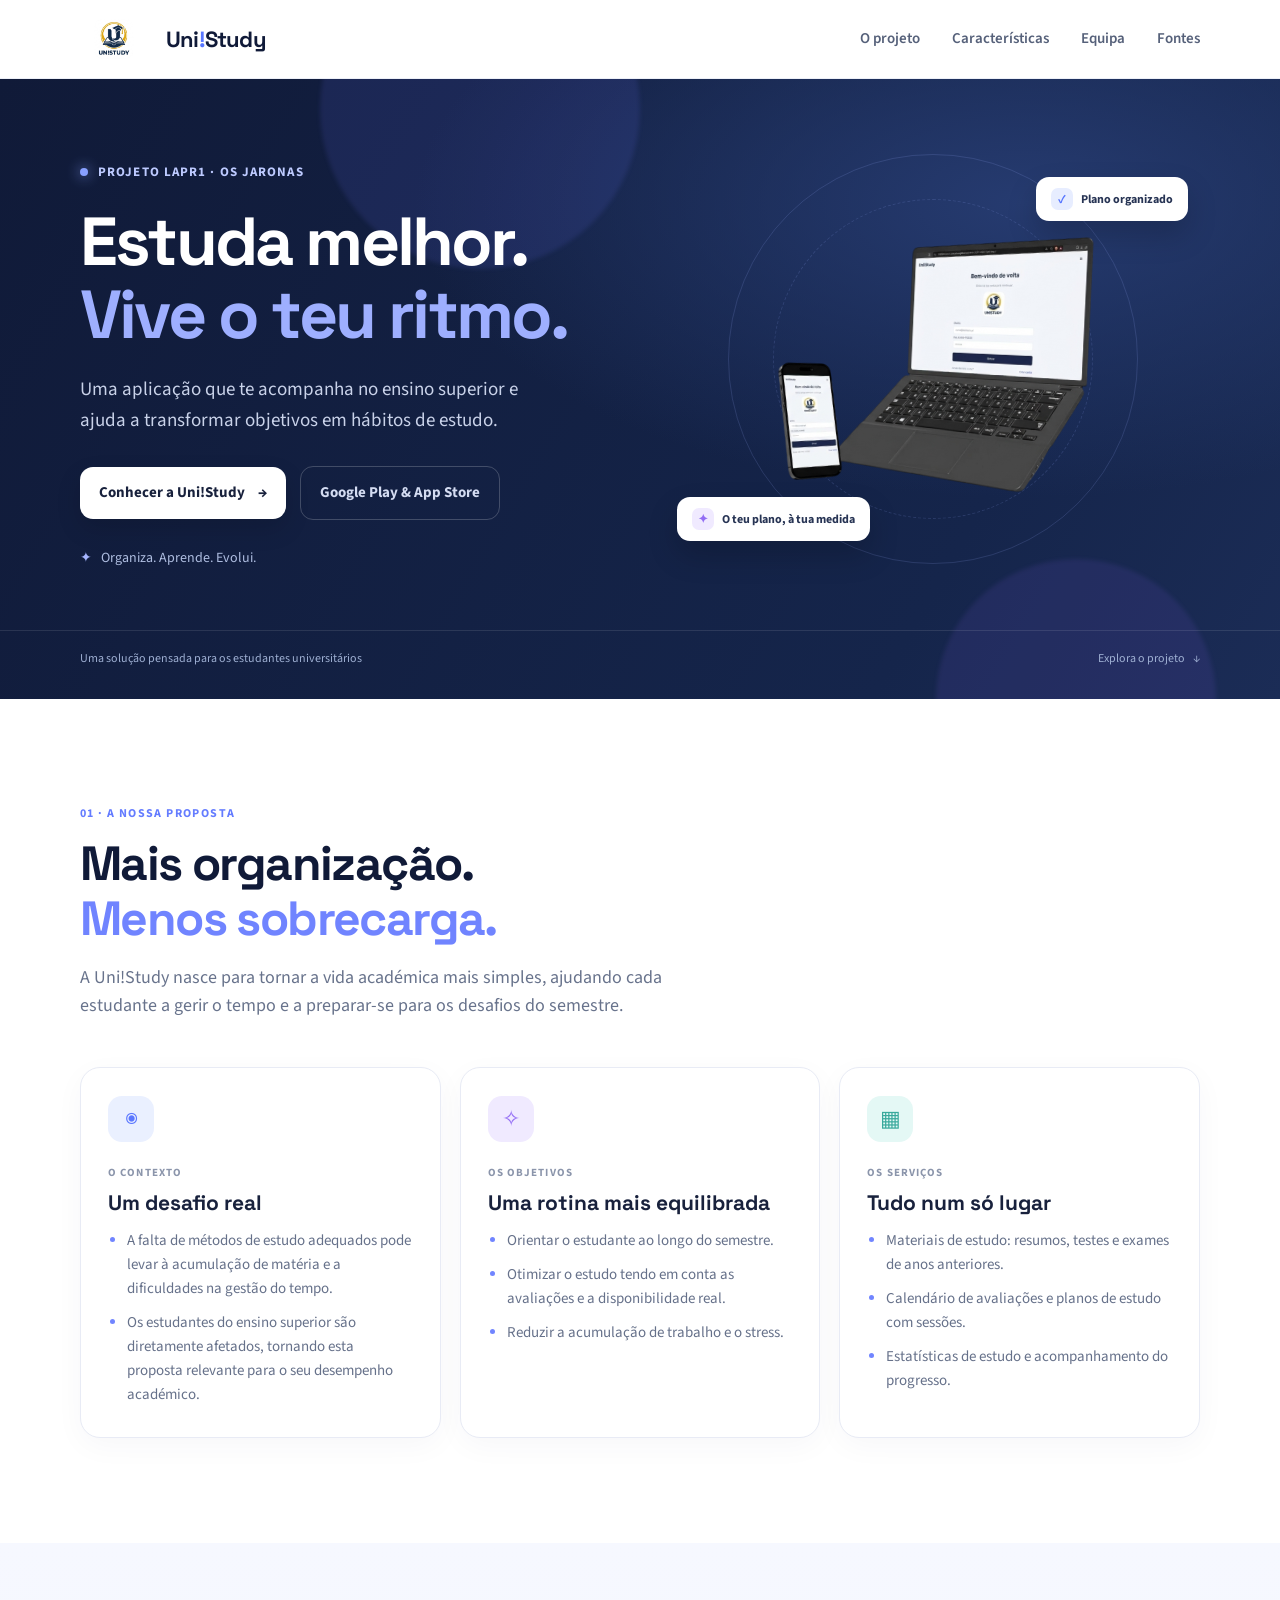
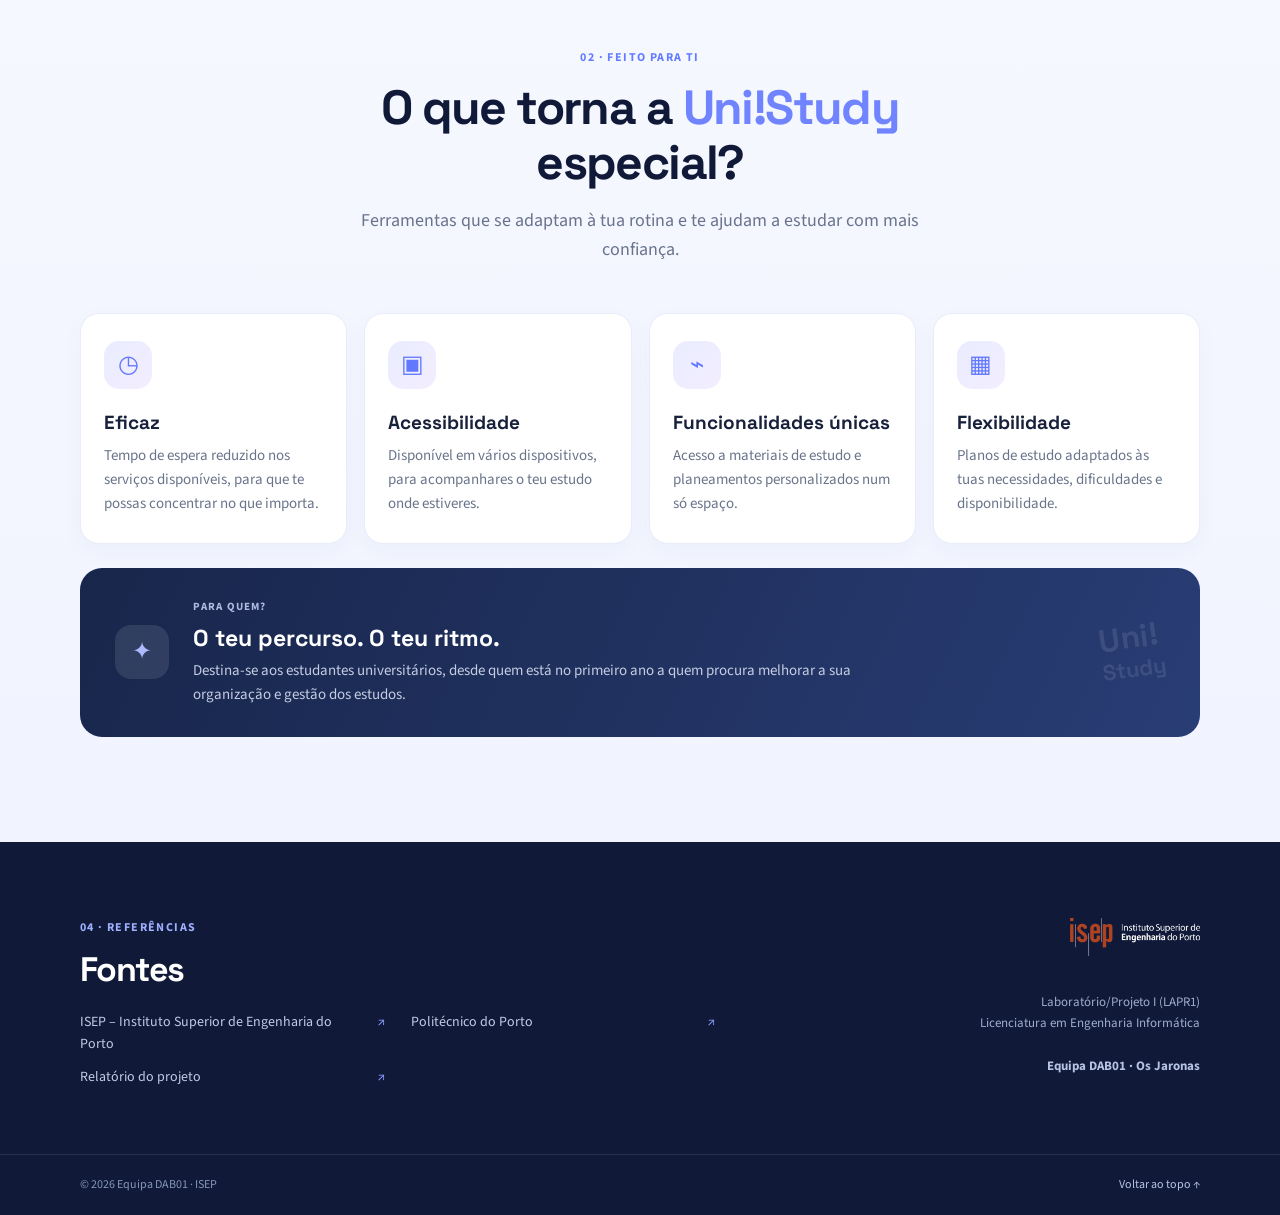
==== index.html @ 406e7968 "Add link to Google Play and App Store in index.html" ====
<!DOCTYPE html>
<html lang="pt">
<head>
  <meta charset="UTF-8">
  <meta name="viewport" content="width=device-width, initial-scale=1.0">
  <title>Uni!Study | LAPR1 – Os Jaronas DAB01</title>
  <meta name="description" content="Uni!Study — uma aplicação que te acompanha no ensino superior. Projeto LAPR1 da equipa DAB01 – ISEP.">
  <link rel="preconnect" href="https://fonts.googleapis.com">
  <link rel="preconnect" href="https://fonts.gstatic.com" crossorigin>
  <link href="https://fonts.googleapis.com/css2?family=Space+Grotesk:wght@500;600;700&family=Source+Sans+3:wght@400;600;700&display=swap" rel="stylesheet">
  <link rel="stylesheet" href="css/style.css">
</head>
<body>
  <header class="site-header">
    <div class="container header-inner">
      <a class="brand" href="#inicio" aria-label="Uni!Study — início">
        <img src="images/App-logo.png" alt="Logótipo Uni!Study" class="brand-logo">
        <span class="brand-name">Uni<span>!</span>Study</span>
      </a>
      <nav aria-label="Menu principal">
        <ul class="nav-links">
          <li><a href="#objetivos">O projeto</a></li>
          <li><a href="#caracteristicas">Características</a></li>
          <li><a href="equipa.html">Equipa</a></li>
          <li><a href="#fontes">Fontes</a></li>
        </ul>
      </nav>
    </div>
  </header>

  <main id="inicio">
    <section class="hero">
      <div class="hero-glow glow-one"></div><div class="hero-glow glow-two"></div>
      <div class="container hero-grid">
        <div class="hero-copy">
          <p class="eyebrow"><span class="eyebrow-dot"></span> Projeto LAPR1 · Os Jaronas</p>
          <h1>Estuda melhor.<br><span>Vive o teu ritmo.</span></h1>
          <p class="hero-description">Uma aplicação que te acompanha no ensino superior e ajuda a transformar objetivos em hábitos de estudo.</p>
          <div class="hero-actions">
            <a class="button button-primary" href="aplicacao.html">Conhecer a Uni!Study <span aria-hidden="true">→</span></a>
            <a class="button button-quiet" href="loja.html">Google Play &amp; App Store</a>
          </div>
          <div class="hero-note"><span class="note-icon">✦</span> Organiza. Aprende. Evolui.</div>
        </div>
        <div class="hero-art" aria-label="Ilustração da aplicação Uni!Study">
          <div class="art-orbit orbit-a"></div><div class="art-orbit orbit-b"></div>
          <div class="floating-chip chip-top"><span class="chip-icon">✓</span> Plano organizado</div>
          <div class="hero-photo-card">
            <img src="images/imagem1.jpeg" alt="Imagem de estudo Uni!Study" width="380" height="340">
          </div>
          <div class="floating-chip chip-bottom"><span class="chip-icon purple-chip">✦</span> O teu plano, à tua medida</div>
        </div>
      </div>
      <div class="hero-bottom"><div class="container hero-bottom-inner"><span>Uma solução pensada para os estudantes universitários</span><span class="scroll-hint">Explora o projeto <span aria-hidden="true">↓</span></span></div></div>
    </section>

    <section id="objetivos" class="section section-light">
      <div class="container">
        <div class="section-heading"><p class="section-kicker">01 · A nossa proposta</p><h2>Mais organização.<br><span>Menos sobrecarga.</span></h2><p class="section-lead">A Uni!Study nasce para tornar a vida académica mais simples, ajudando cada estudante a gerir o tempo e a preparar-se para os desafios do semestre.</p></div>
        <div class="info-grid">
          <article class="info-card context-card"><div class="card-icon icon-blue">◉</div><p class="card-label">O contexto</p><h3>Um desafio real</h3><ul><li>A falta de métodos de estudo adequados pode levar à acumulação de matéria e a dificuldades na gestão do tempo.</li><li>Os estudantes do ensino superior são diretamente afetados, tornando esta proposta relevante para o seu desempenho académico.</li></ul></article>
          <article class="info-card goals-card"><div class="card-icon icon-violet">✧</div><p class="card-label">Os objetivos</p><h3>Uma rotina mais equilibrada</h3><ul><li>Orientar o estudante ao longo do semestre.</li><li>Otimizar o estudo tendo em conta as avaliações e a disponibilidade real.</li><li>Reduzir a acumulação de trabalho e o stress.</li></ul></article>
          <article class="info-card services-card"><div class="card-icon icon-teal">▦</div><p class="card-label">Os serviços</p><h3>Tudo num só lugar</h3><ul><li>Materiais de estudo: resumos, testes e exames de anos anteriores.</li><li>Calendário de avaliações e planos de estudo com sessões.</li><li>Estatísticas de estudo e acompanhamento do progresso.</li></ul></article>
        </div>
      </div>
    </section>

    <section id="caracteristicas" class="section features-section">
      <div class="container">
        <div class="section-heading heading-center"><p class="section-kicker">02 · Feito para ti</p><h2>O que torna a <span>Uni!Study</span> especial?</h2><p class="section-lead">Ferramentas que se adaptam à tua rotina e te ajudam a estudar com mais confiança.</p></div>
        <div class="features-grid">
          <article class="feature-card"><div class="feature-icon">◷</div><h3>Eficaz</h3><p>Tempo de espera reduzido nos serviços disponíveis, para que te possas concentrar no que importa.</p></article>
          <article class="feature-card"><div class="feature-icon">▣</div><h3>Acessibilidade</h3><p>Disponível em vários dispositivos, para acompanhares o teu estudo onde estiveres.</p></article>
          <article class="feature-card"><div class="feature-icon">⌁</div><h3>Funcionalidades únicas</h3><p>Acesso a materiais de estudo e planeamentos personalizados num só espaço.</p></article>
          <article class="feature-card"><div class="feature-icon">▦</div><h3>Flexibilidade</h3><p>Planos de estudo adaptados às tuas necessidades, dificuldades e disponibilidade.</p></article>
        </div>
        <div class="audience-banner"><div class="audience-symbol">✦</div><div><p class="card-label">Para quem?</p><h3>O teu percurso. O teu ritmo.</h3><p>Destina-se aos estudantes universitários, desde quem está no primeiro ano a quem procura melhorar a sua organização e gestão dos estudos.</p></div><div class="audience-decoration">Uni!<br><span>Study</span></div></div>
      </div>
    </section>
  </main>

  <footer class="footer">
    <div class="container footer-main footer-main-updated">
      <section id="fontes" class="sources-section">
        <p class="section-kicker">04 · Referências</p>
        <h2>Fontes</h2>
        <ul class="source-list">
          <li><a href="https://www.isep.ipp.pt" target="_blank" rel="noopener noreferrer">ISEP – Instituto Superior de Engenharia do Porto <span>↗</span></a></li>
          <li><a href="https://www.ipp.pt" target="_blank" rel="noopener noreferrer">Politécnico do Porto <span>↗</span></a></li>
          <li><a href="Documents/Relatorio_Sprint1.pdf" target="_blank" rel="noopener">Relatório do projeto <span>↗</span></a></li>
        </ul>
      </section>
      <div class="footer-brand"><img src="images/Isep-logo.png" alt="Logótipo ISEP" class="footer-logo"><p>Laboratório/Projeto I (LAPR1)<br>Licenciatura em Engenharia Informática</p><p class="footer-team-label">Equipa DAB01 · Os Jaronas</p></div>
    </div>
    <div class="footer-bottom"><div class="container footer-bottom-inner"><span>© 2026 Equipa DAB01 · ISEP</span><a href="#inicio">Voltar ao topo ↑</a></div></div>
  </footer>
</body>
</html>
---- css/style.css ----
:root{--navy:#101a38;--navy-2:#18264b;--blue:#5876ff;--violet:#8a67f5;--ink:#18213c;--muted:#68738c;--pale:#f5f7ff;--white:#fff;--line:#e8ebf5;--font-heading:'Space Grotesk',sans-serif;--font-body:'Source Sans 3',sans-serif}
*{box-sizing:border-box}html{scroll-behavior:smooth;scroll-padding-top:90px}body{margin:0;font-family:var(--font-body);color:var(--ink);background:#fff;font-size:17px;line-height:1.6;overflow-x:hidden}a{color:inherit;text-decoration:none}.container{width:min(1120px,calc(100% - 48px));margin-inline:auto}
.site-header{position:sticky;top:0;z-index:50;background:rgba(255,255,255,.92);backdrop-filter:blur(14px);border-bottom:1px solid rgba(230,234,245,.75)}.header-inner{height:78px;display:flex;align-items:center;justify-content:space-between;gap:26px}.brand{display:flex;align-items:center;gap:18px}.brand-logo{width:68px!important;height:68px!important;max-width:none!important;max-height:none!important;object-fit:contain!important;transform:scale(2)!important;transform-origin:center;display:block}.brand-name{font:700 22px var(--font-heading);letter-spacing:-.8px;color:var(--navy)}.brand-name span{color:var(--blue)}.nav-links{display:flex;align-items:center;gap:32px;list-style:none;margin:0;padding:0}.nav-links a{font-weight:600;font-size:15px;color:#56617a;transition:color .2s}.nav-links a:hover{color:var(--blue)}.header-cta{background:var(--pale);color:var(--blue);font-weight:700;padding:10px 17px;border-radius:12px;font-size:14px;transition:.2s}.header-cta:hover{background:#e9edff;transform:translateY(-1px)}
.hero{position:relative;overflow:hidden;background:radial-gradient(ellipse at 80% 20%,#263b70 0,transparent 42%),linear-gradient(120deg,#101a38,#15254b 75%,#1b2c56);color:#fff;min-height:620px;max-height:740px}.hero-grid{position:relative;z-index:2;display:grid;grid-template-columns:minmax(0,1fr) minmax(0,1fr);align-items:center;gap:50px;padding-top:70px;padding-bottom:60px}.hero-copy{max-width:540px;min-width:0}.eyebrow{display:flex;align-items:center;gap:10px;color:#bdcaff;font-weight:700;font-size:13px;letter-spacing:1.1px;text-transform:uppercase}.eyebrow-dot{width:8px;height:8px;background:#88a0ff;border-radius:50%;box-shadow:0 0 14px #88a0ff}.hero h1{font:700 clamp(44px,5.4vw,68px)/1.08 var(--font-heading);letter-spacing:-2.8px;margin:22px 0}.hero h1 span{color:#9eafff}.hero-description{font-size:19px;color:#c9d2e9;max-width:475px;line-height:1.65}.hero-actions{display:flex;flex-wrap:wrap;align-items:center;gap:14px;margin-top:30px}.button{display:inline-flex;align-items:center;gap:13px;border-radius:13px;padding:14px 19px;font-weight:700;font-size:15px;transition:transform .2s,box-shadow .2s}.button:hover{transform:translateY(-2px)}.button-primary{color:#18213c;background:#fff;box-shadow:0 10px 24px rgba(0,0,0,.13)}.button-primary:hover{box-shadow:0 13px 30px rgba(0,0,0,.2)}.button-quiet{color:#d4dcf2;border:1px solid rgba(255,255,255,.2)}.button-quiet:hover{background:rgba(255,255,255,.08)}.hero-note{margin-top:27px;color:#aebde0;font-size:14px;display:flex;align-items:center;gap:9px}.note-icon{color:#a6b5ff}.hero-art{position:relative;height:400px;min-width:0;display:flex;align-items:center;justify-content:center}.hero-photo-card{position:relative!important;z-index:2!important;width:auto!important;max-width:100%!important;height:auto!important;max-height:360px!important;border-radius:0!important;overflow:visible!important;background:transparent!important;border:none!important;box-shadow:none!important;transform:rotate(2.5deg)!important}.hero-photo-card img{width:auto!important;height:auto!important;max-width:100%!important;max-height:360px!important;border-radius:0!important;object-fit:contain!important;display:block!important;box-shadow:none!important;border:none!important;background:transparent!important}.floating-chip{position:absolute;z-index:3;display:flex;align-items:center;gap:8px;background:#fff;color:#273454;padding:11px 15px;border-radius:13px;font-size:12px;font-weight:700;box-shadow:0 14px 30px rgba(0,0,0,.18)}.chip-top{top:18px;right:12px}.chip-bottom{bottom:18px;left:12px}.chip-icon{width:22px;height:22px;border-radius:7px;display:grid;place-items:center;background:#e7edff;color:#5574ff}.purple-chip{background:#f0eaff;color:#926df4}.art-orbit{position:absolute;border:1px solid rgba(153,174,255,.16);border-radius:50%}.orbit-a{width:410px;height:410px}.orbit-b{width:320px;height:320px;border-style:dashed}.hero-glow{position:absolute;border-radius:50%;filter:blur(2px);pointer-events:none}.glow-one{width:320px;height:320px;background:rgba(104,118,255,.12);top:-130px;left:25%}.glow-two{width:280px;height:280px;background:rgba(144,104,255,.1);bottom:-140px;right:5%}.hero-bottom{border-top:1px solid rgba(255,255,255,.1);position:relative;z-index:2}.hero-bottom-inner{height:55px;display:flex;justify-content:space-between;align-items:center;color:#9eafd2;font-size:12px}.scroll-hint{display:flex;gap:8px;align-items:center}
.section{padding:105px 0}.section-light{background:#fff}.section-heading{max-width:640px;margin-bottom:46px}.section-kicker{font-size:12px;letter-spacing:1.4px;text-transform:uppercase;font-weight:700;color:#647cff;margin:0 0 13px}.section-heading h2,.footer h2{font:700 clamp(34px,4vw,48px)/1.15 var(--font-heading);letter-spacing:-1.6px;margin:0;color:var(--navy)}.section-heading h2 span{color:#7084ff}.section-lead{color:var(--muted);font-size:18px;max-width:600px;margin:17px 0 0}.info-grid{display:grid;grid-template-columns:repeat(3,1fr);gap:19px}.info-card{padding:28px 27px 30px;border:1px solid var(--line);border-radius:20px;background:#fff;box-shadow:0 8px 30px rgba(25,40,85,.035);transition:transform .25s,box-shadow .25s}.info-card:hover{transform:translateY(-5px);box-shadow:0 17px 38px rgba(25,40,85,.09)}.card-icon{width:46px;height:46px;display:grid;place-items:center;border-radius:14px;font-size:22px;margin-bottom:22px}.icon-blue{background:#eaf0ff;color:#5c78ff}.icon-violet{background:#f0eaff;color:#956ff5}.icon-teal{background:#e4f8f5;color:#39a99c}.card-label{font-size:11px;letter-spacing:1.1px;text-transform:uppercase;font-weight:700;color:#8b95ab;margin:0 0 7px}.info-card h3{font:700 21px var(--font-heading);margin:0 0 13px}.info-card ul{padding-left:19px;margin:0;color:#66718a;font-size:15px}.info-card li+li{margin-top:10px}.info-card li::marker{color:#7185ff}
.features-section{background:linear-gradient(180deg,#f6f8ff,#f1f4ff);position:relative}.heading-center{text-align:center;margin-inline:auto;max-width:720px;margin-bottom:48px}.heading-center .section-lead{margin-inline:auto}.features-grid{display:grid;grid-template-columns:repeat(4,1fr);gap:17px}.feature-card{background:#fff;border:1px solid #e9edfb;border-radius:19px;padding:27px 23px;box-shadow:0 7px 25px rgba(37,53,111,.035);transition:transform .25s,box-shadow .25s}.feature-card:hover{transform:translateY(-5px);box-shadow:0 15px 32px rgba(37,53,111,.09)}.feature-icon{width:48px;height:48px;display:grid;place-items:center;border-radius:15px;background:linear-gradient(135deg,#e9edff,#f3edff);color:#6178ff;font-size:24px;margin-bottom:21px}.feature-card h3{font:700 19px var(--font-heading);margin:0 0 9px}.feature-card p{margin:0;color:#69748b;font-size:15px}.audience-banner{margin-top:24px;border-radius:22px;padding:30px 35px;display:flex;align-items:center;gap:24px;background:linear-gradient(115deg,#18264b,#293d75);color:white;position:relative;overflow:hidden}.audience-symbol{width:54px;height:54px;border-radius:16px;background:rgba(255,255,255,.1);display:grid;place-items:center;font-size:24px;color:#aebaff;flex-shrink:0}.audience-banner .card-label{color:#aebce0}.audience-banner h3{font:700 23px var(--font-heading);margin:0 0 6px}.audience-banner p:last-child{margin:0;color:#c4cde3;font-size:15px;max-width:700px}.audience-decoration{margin-left:auto;font:700 32px/.9 var(--font-heading);color:rgba(255,255,255,.1);transform:rotate(-8deg);white-space:nowrap}.audience-decoration span{font-size:22px}
.footer{background:#101a38;color:#fff}.footer-main{padding:76px 0 64px;display:grid;grid-template-columns:1.2fr 1fr .8fr;gap:60px}.footer .section-kicker{color:#9eafff}.footer h2{font-size:34px;color:#fff}.footer-intro{color:#aeb9d4;margin:13px 0 24px;font-size:15px}.team-list,.source-list{list-style:none;padding:0;margin:0}.team-list li{display:flex;align-items:center;gap:11px;padding:10px 0;border-bottom:1px solid rgba(255,255,255,.09)}.team-avatar{width:33px;height:33px;border-radius:11px;display:grid;place-items:center;background:#253765;color:#b6c4ff;font-size:11px;font-weight:700}.team-name{font-weight:600;font-size:14px}.team-number{margin-left:auto;color:#8695b8;font-size:12px}.sources-section h2{margin-bottom:22px}.source-list li+li{margin-top:12px}.source-list a{display:flex;justify-content:space-between;gap:15px;color:#c0cbe3;font-size:14px;transition:color .2s}.source-list a:hover{color:white}.source-list span{color:#879bff}.footer-brand{align-self:end;text-align:right}.footer-logo{width:130px;max-height:70px;object-fit:contain;margin-bottom:14px}.footer-brand p{font-size:13px;line-height:1.6;color:#9eaccb}.footer-bottom{border-top:1px solid rgba(255,255,255,.1)}.footer-bottom-inner{height:60px;display:flex;align-items:center;justify-content:space-between;font-size:12px;color:#8796b7}.footer-bottom a{color:#b7c4e4;transition:color .2s}.footer-bottom a:hover{color:#fff}
@media(max-width:950px){.nav-links{gap:18px}.hero-grid{gap:25px}.hero h1{font-size:55px}.hero-photo-card,.hero-photo-card img{max-height:320px!important}.hero-art{height:360px}.info-grid{gap:13px}.info-card{padding:23px 20px}.features-grid{grid-template-columns:repeat(2,1fr)}.footer-main{gap:35px}}
@media(max-width:720px){.hero{max-height:none}.header-inner{height:auto;min-height:72px;flex-wrap:wrap;padding:13px 0}.brand-logo{width:56px!important;height:56px!important;transform:scale(1.8)!important}.nav-links{order:3;width:100%;justify-content:center;gap:22px;padding:7px 0 3px}.nav-links a{font-size:13px}.header-cta{font-size:13px}.hero-grid{grid-template-columns:1fr;padding-top:50px;padding-bottom:44px}.hero-copy{margin-inline:auto;text-align:center}.eyebrow,.hero-actions,.hero-note{justify-content:center}.hero h1{font-size:clamp(43px,10vw,60px)}.hero-description{margin-inline:auto;font-size:17px}.hero-art{height:340px;margin-top:8px}.hero-photo-card,.hero-photo-card img{max-height:300px!important}.chip-top{right:8px}.chip-bottom{left:8px}.hero-bottom-inner{font-size:11px}.section{padding:75px 0}.section-heading h2{font-size:39px}.section-lead{font-size:16px}.info-grid{grid-template-columns:1fr}.info-card{padding:25px}.heading-center{margin-bottom:34px}.audience-banner{padding:24px;gap:15px}.audience-decoration{display:none}.footer-main{grid-template-columns:1fr;gap:40px;padding:60px 0}.footer-brand{text-align:left;align-self:auto}.footer-logo{margin-bottom:8px}.footer-bottom-inner{height:auto;min-height:60px;gap:12px;padding:15px 0}}
@media(max-width:420px){.container{width:calc(100% - 30px)}.brand-name{font-size:19px}.brand-logo{width:50px!important;height:50px!important;transform:scale(1.75)!important}.header-cta{padding:9px 12px}.nav-links{gap:15px}.nav-links a{font-size:12px}.hero h1{letter-spacing:-1.8px}.hero-actions{flex-direction:column}.button{width:100%;justify-content:center}.hero-art{height:310px}.hero-photo-card,.hero-photo-card img{max-height:270px!important}.floating-chip{font-size:11px;padding:9px 11px}.chip-bottom{bottom:10px}.chip-top{top:10px}.orbit-a{width:320px;height:320px}.orbit-b{width:250px;height:250px}.features-grid{grid-template-columns:1fr}.feature-card{padding:24px}.audience-banner{align-items:flex-start}.audience-symbol{width:43px;height:43px;font-size:20px}}
@media(prefers-reduced-motion:reduce){html{scroll-behavior:auto}*,*::before,*::after{transition:none!important}}

/* Inspiration update: editorial team cards, bold contrast and a more visual rhythm */
.team-showcase{padding:100px 0 92px;background:#11162b;color:#fff;position:relative;overflow:hidden}.team-showcase:before{content:"";position:absolute;width:680px;height:680px;border:1px solid rgba(132,151,255,.12);border-radius:50%;left:-370px;top:-310px;pointer-events:none}.team-showcase:after{content:"U!";position:absolute;right:-35px;bottom:-100px;font:700 330px/.8 var(--font-heading);letter-spacing:-30px;color:rgba(255,255,255,.025);pointer-events:none}.team-heading{display:flex;align-items:end;justify-content:space-between;gap:35px;margin-bottom:42px;position:relative;z-index:1}.team-heading h2{font:700 clamp(36px,4.5vw,54px)/1.05 var(--font-heading);letter-spacing:-2px;margin:0;color:#fff}.team-heading h2 span{color:#8fa0ff}.team-heading>p{max-width:380px;margin:0 0 4px;color:#aab4d2;font-size:16px}.team-cards{display:grid;grid-template-columns:repeat(4,1fr);gap:18px;position:relative;z-index:1}.member-card{border:1px solid rgba(255,255,255,.11);background:rgba(255,255,255,.035);border-radius:19px;overflow:hidden;transition:transform .28s,border-color .28s,background .28s}.member-card:hover{transform:translateY(-8px);border-color:rgba(255,255,255,.3);background:rgba(255,255,255,.07)}.member-art{height:245px;position:relative;overflow:hidden;display:grid;place-items:center}.member-blue .member-art{background:linear-gradient(145deg,#243b76,#607cff)}.member-violet .member-art{background:linear-gradient(145deg,#46316f,#9a79f4)}.member-orange .member-art{background:linear-gradient(145deg,#763c34,#f0a56d)}.member-teal .member-art{background:linear-gradient(145deg,#1f5e61,#56c4b3)}.member-shape{position:absolute;border:1px solid rgba(255,255,255,.26);border-radius:50%;transition:transform .5s}.member-card:hover .member-shape{transform:scale(1.14) rotate(15deg)}.shape-one{width:240px;height:240px;left:-50px;top:25px}.shape-two{width:190px;height:190px;right:-35px;top:10px;border-style:dashed}.shape-three{width:260px;height:260px;right:-90px;bottom:-70px}.shape-four{width:190px;height:190px;left:-40px;bottom:-40px}.member-initials{font:700 clamp(65px,7vw,100px)/1 var(--font-heading);letter-spacing:-8px;color:rgba(255,255,255,.92);text-shadow:0 12px 30px rgba(0,0,0,.13);z-index:1}.member-tag{position:absolute;top:16px;left:16px;border:1px solid rgba(255,255,255,.3);background:rgba(10,15,30,.13);backdrop-filter:blur(6px);padding:6px 9px;border-radius:20px;font-size:10px;font-weight:700;letter-spacing:1px;color:#fff}.member-info{padding:19px 19px 20px;display:flex;align-items:center;justify-content:space-between;gap:12px}.member-info h3{margin:0;font:700 16px var(--font-heading);color:#fff}.member-info>span{font-size:11px;color:#a8b2d1;white-space:nowrap}.team-footnote{display:flex;align-items:center;gap:12px;margin-top:30px;color:#8995b9;font-size:12px;position:relative;z-index:1}.team-footnote-mark{width:30px;height:30px;display:grid;place-items:center;background:#657bff;border-radius:9px;font:700 12px var(--font-heading);color:#fff}.footer-main-updated{grid-template-columns:1.2fr .8fr}.footer-main-updated .source-list{display:grid;grid-template-columns:1fr 1fr;gap:10px 25px}.footer-main-updated .source-list li+li{margin-top:0}.footer-team-label{margin-top:22px!important;color:#b5c2e1!important;font-weight:700}
@media(max-width:950px){.team-cards{grid-template-columns:repeat(2,1fr)}.member-art{height:220px}.footer-main-updated{grid-template-columns:1fr .7fr}}
@media(max-width:720px){.team-showcase{padding:75px 0}.team-heading{display:block}.team-heading>p{margin-top:18px}.team-cards{gap:13px}.member-art{height:190px}.member-info{display:block;padding:16px}.member-info h3{font-size:15px}.member-info>span{display:block;margin-top:6px}.footer-main-updated{grid-template-columns:1fr}.footer-main-updated .source-list{grid-template-columns:1fr}}
@media(max-width:420px){.team-cards{grid-template-columns:1fr 1fr}.member-art{height:155px}.member-initials{font-size:68px}.member-info h3{font-size:14px}.member-tag{font-size:9px;padding:5px 7px}.team-footnote{align-items:flex-start}}

/* Secção da equipa — apresentação minimalista inspirada na referência Webcomum */
.team-showcase{background:#f4f4f4;color:#17243a;padding:76px 0 70px;overflow:hidden}
.team-showcase:before,.team-showcase:after{display:none}
.team-heading-simple{display:block;text-align:center;margin:0 0 54px}
.team-heading-simple>div{width:100%}
.team-heading-simple .section-kicker{color:#788397;margin-bottom:12px}
.team-heading-simple h2{font:700 clamp(34px,4vw,46px)/1.1 var(--font-heading);letter-spacing:-1.5px;color:#17243a;margin:0}
.team-heading-simple h2 span{color:#536df2}
.team-cards-simple{display:grid;grid-template-columns:repeat(4,minmax(0,1fr));gap:34px;max-width:900px;margin:0 auto;position:relative;z-index:1}
.member-card-simple{background:transparent;border:0;border-radius:0;box-shadow:none;text-align:center;padding:0;transition:transform .25s ease}
.member-card-simple:hover{transform:translateY(-5px);background:transparent;border:0}
.member-photo-placeholder{width:112px;height:112px;margin:0 auto 16px;border-radius:12px;background:linear-gradient(145deg,#e0e5ee,#cbd3e1);box-shadow:0 5px 16px rgba(20,35,60,.18);display:grid;place-items:center;overflow:hidden;position:relative}
.member-photo-placeholder:before,.member-photo-placeholder:after{display:none}
.member-photo-placeholder img{width:100%;height:100%;object-fit:cover;object-position:top;display:block}
.member-photo-placeholder img.photo-joao{object-position:65% 0%;transform:translateY(-38px)}
.member-card-simple h3{font:700 17px var(--font-heading);color:#17243a;margin:0 0 5px}
.member-card-simple p{font-size:13px;color:#7b8495;margin:0 0 6px;letter-spacing:.3px}
.member-email{display:inline-block;font-size:12px;font-weight:600;color:#536df2;word-break:break-word;transition:color .2s}
.member-email:hover{color:#17243a;text-decoration:underline}
.team-caption{text-align:center;color:#8992a1;font-size:12px;margin:48px 0 0}
@media(max-width:720px){.team-showcase{padding:65px 0}.team-heading-simple{margin-bottom:38px}.team-cards-simple{grid-template-columns:repeat(2,minmax(0,1fr));gap:34px 18px}.member-photo-placeholder{width:104px;height:104px}.team-caption{margin-top:38px}}
@media(max-width:380px){.team-cards-simple{gap:30px 10px}.member-card-simple h3{font-size:15px}.member-photo-placeholder{width:94px;height:94px}}
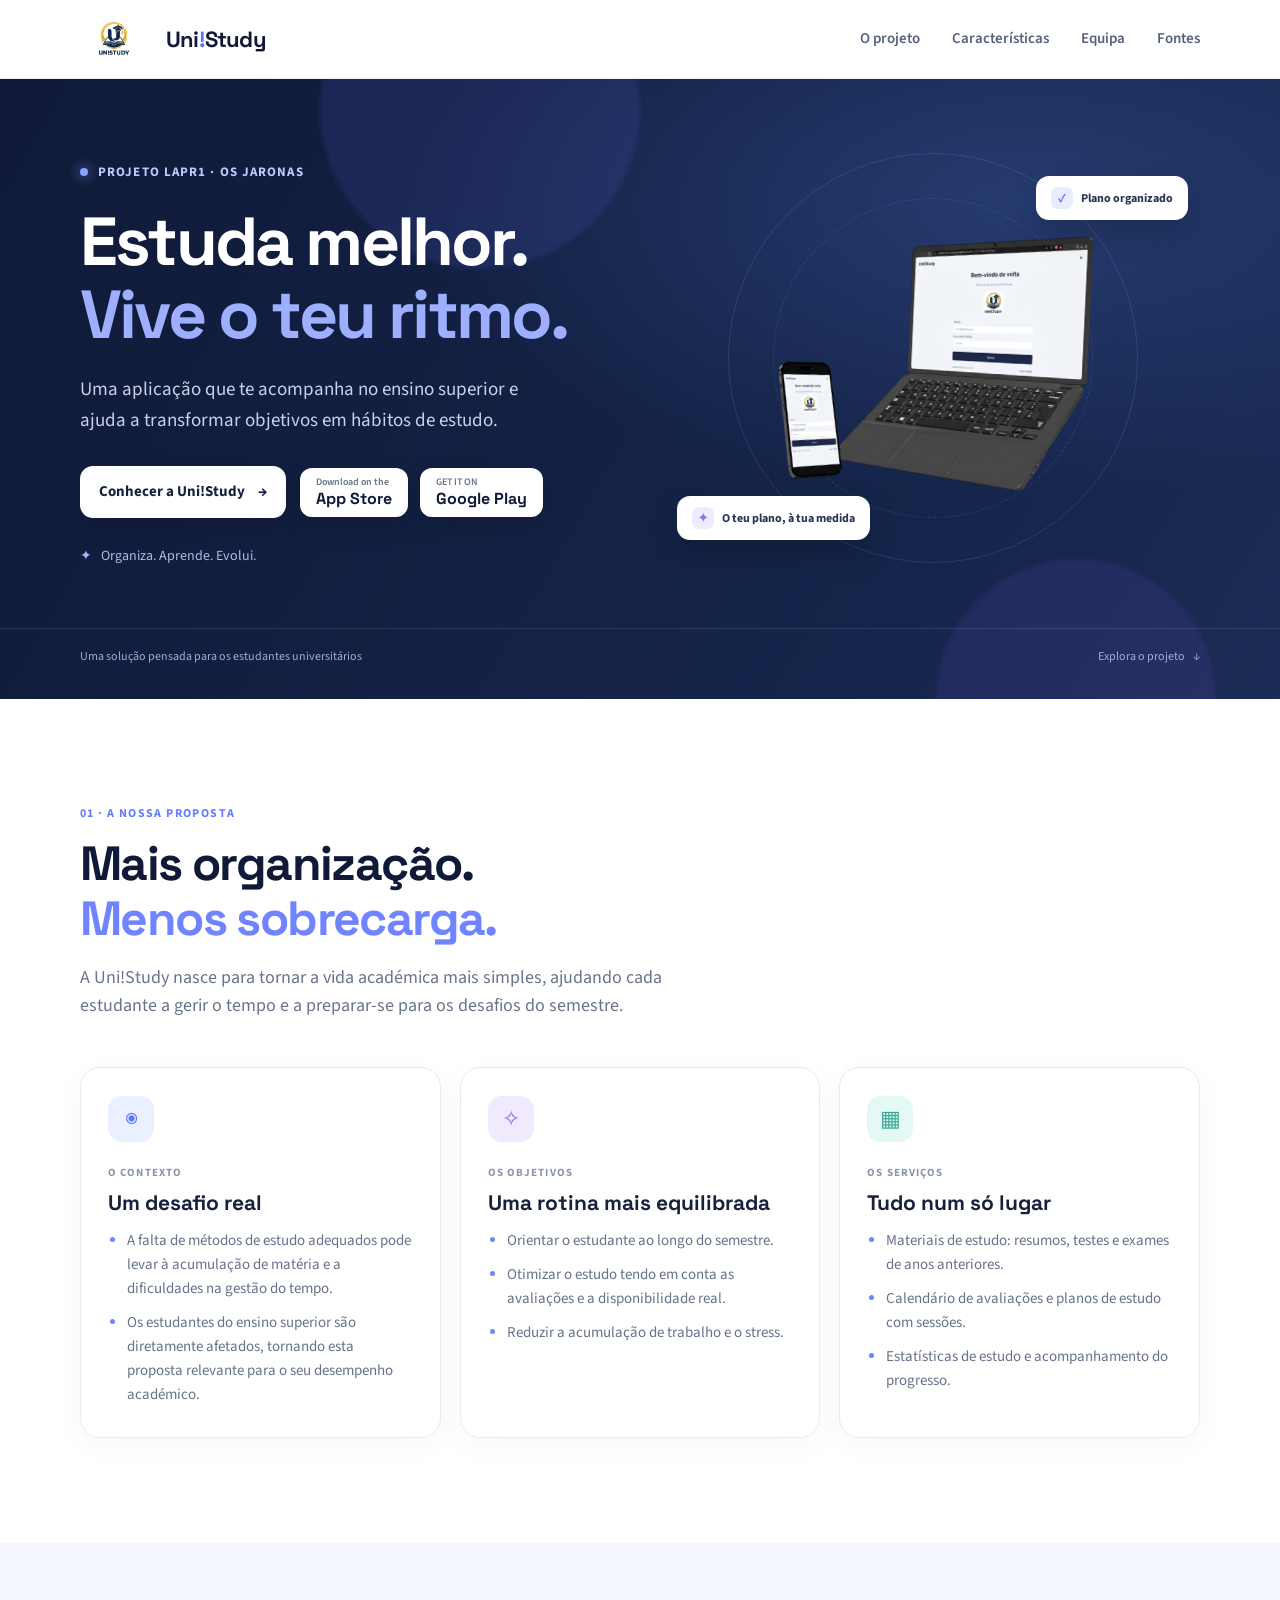
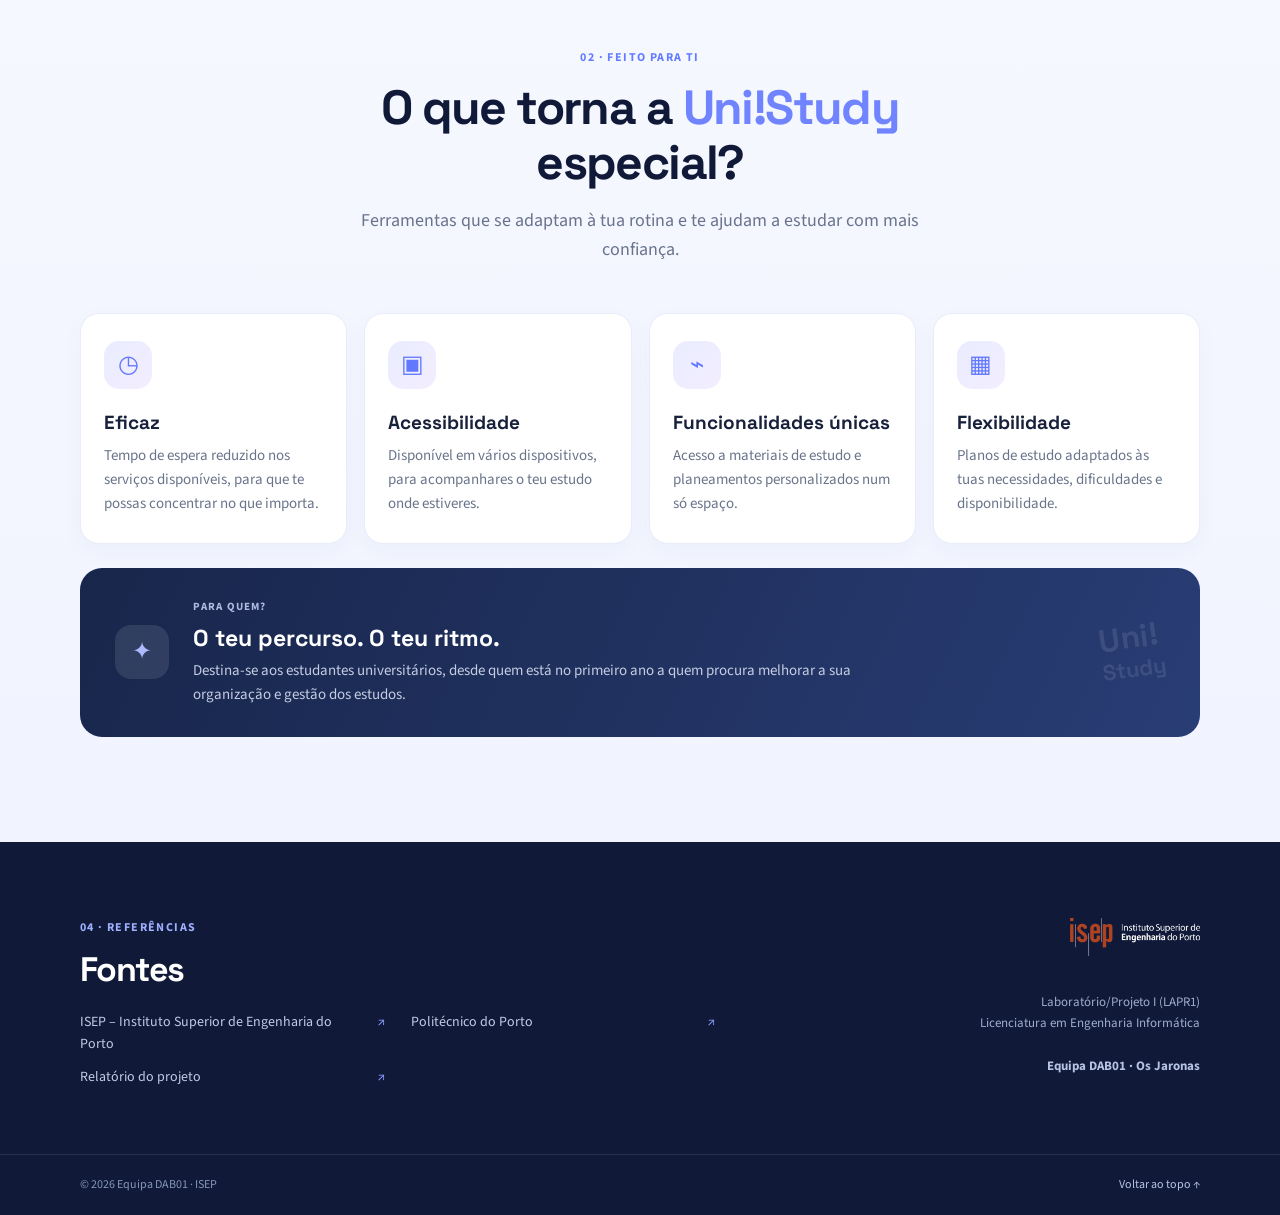
==== commit 1624bc16: "Add store buttons to index.html Added store buttons for App Store and Google Play." ====
--- a/index.html
+++ b/index.html
@@ -38,7 +38,16 @@
           <p class="hero-description">Uma aplicação que te acompanha no ensino superior e ajuda a transformar objetivos em hábitos de estudo.</p>
           <div class="hero-actions">
             <a class="button button-primary" href="aplicacao.html">Conhecer a Uni!Study <span aria-hidden="true">→</span></a>
-            <a class="button button-quiet" href="loja.html">Google Play &amp; App Store</a>
+            <div class="store-buttons">
+              <a class="store-badge" href="loja.html?store=appstore">
+                <span class="store-badge-sub">Download on the</span>
+                <span class="store-badge-title">App Store</span>
+              </a>
+              <a class="store-badge" href="loja.html?store=googleplay">
+                <span class="store-badge-sub">GET IT ON</span>
+                <span class="store-badge-title">Google Play</span>
+              </a>
+            </div>
           </div>
           <div class="hero-note"><span class="note-icon">✦</span> Organiza. Aprende. Evolui.</div>
         </div>
--- a/css/style.css
+++ b/css/style.css
@@ -1,13 +1,13 @@
 :root{--navy:#101a38;--navy-2:#18264b;--blue:#5876ff;--violet:#8a67f5;--ink:#18213c;--muted:#68738c;--pale:#f5f7ff;--white:#fff;--line:#e8ebf5;--font-heading:'Space Grotesk',sans-serif;--font-body:'Source Sans 3',sans-serif}
 *{box-sizing:border-box}html{scroll-behavior:smooth;scroll-padding-top:90px}body{margin:0;font-family:var(--font-body);color:var(--ink);background:#fff;font-size:17px;line-height:1.6;overflow-x:hidden}a{color:inherit;text-decoration:none}.container{width:min(1120px,calc(100% - 48px));margin-inline:auto}
 .site-header{position:sticky;top:0;z-index:50;background:rgba(255,255,255,.92);backdrop-filter:blur(14px);border-bottom:1px solid rgba(230,234,245,.75)}.header-inner{height:78px;display:flex;align-items:center;justify-content:space-between;gap:26px}.brand{display:flex;align-items:center;gap:18px}.brand-logo{width:68px!important;height:68px!important;max-width:none!important;max-height:none!important;object-fit:contain!important;transform:scale(2)!important;transform-origin:center;display:block}.brand-name{font:700 22px var(--font-heading);letter-spacing:-.8px;color:var(--navy)}.brand-name span{color:var(--blue)}.nav-links{display:flex;align-items:center;gap:32px;list-style:none;margin:0;padding:0}.nav-links a{font-weight:600;font-size:15px;color:#56617a;transition:color .2s}.nav-links a:hover{color:var(--blue)}.header-cta{background:var(--pale);color:var(--blue);font-weight:700;padding:10px 17px;border-radius:12px;font-size:14px;transition:.2s}.header-cta:hover{background:#e9edff;transform:translateY(-1px)}
-.hero{position:relative;overflow:hidden;background:radial-gradient(ellipse at 80% 20%,#263b70 0,transparent 42%),linear-gradient(120deg,#101a38,#15254b 75%,#1b2c56);color:#fff;min-height:620px;max-height:740px}.hero-grid{position:relative;z-index:2;display:grid;grid-template-columns:minmax(0,1fr) minmax(0,1fr);align-items:center;gap:50px;padding-top:70px;padding-bottom:60px}.hero-copy{max-width:540px;min-width:0}.eyebrow{display:flex;align-items:center;gap:10px;color:#bdcaff;font-weight:700;font-size:13px;letter-spacing:1.1px;text-transform:uppercase}.eyebrow-dot{width:8px;height:8px;background:#88a0ff;border-radius:50%;box-shadow:0 0 14px #88a0ff}.hero h1{font:700 clamp(44px,5.4vw,68px)/1.08 var(--font-heading);letter-spacing:-2.8px;margin:22px 0}.hero h1 span{color:#9eafff}.hero-description{font-size:19px;color:#c9d2e9;max-width:475px;line-height:1.65}.hero-actions{display:flex;flex-wrap:wrap;align-items:center;gap:14px;margin-top:30px}.button{display:inline-flex;align-items:center;gap:13px;border-radius:13px;padding:14px 19px;font-weight:700;font-size:15px;transition:transform .2s,box-shadow .2s}.button:hover{transform:translateY(-2px)}.button-primary{color:#18213c;background:#fff;box-shadow:0 10px 24px rgba(0,0,0,.13)}.button-primary:hover{box-shadow:0 13px 30px rgba(0,0,0,.2)}.button-quiet{color:#d4dcf2;border:1px solid rgba(255,255,255,.2)}.button-quiet:hover{background:rgba(255,255,255,.08)}.hero-note{margin-top:27px;color:#aebde0;font-size:14px;display:flex;align-items:center;gap:9px}.note-icon{color:#a6b5ff}.hero-art{position:relative;height:400px;min-width:0;display:flex;align-items:center;justify-content:center}.hero-photo-card{position:relative!important;z-index:2!important;width:auto!important;max-width:100%!important;height:auto!important;max-height:360px!important;border-radius:0!important;overflow:visible!important;background:transparent!important;border:none!important;box-shadow:none!important;transform:rotate(2.5deg)!important}.hero-photo-card img{width:auto!important;height:auto!important;max-width:100%!important;max-height:360px!important;border-radius:0!important;object-fit:contain!important;display:block!important;box-shadow:none!important;border:none!important;background:transparent!important}.floating-chip{position:absolute;z-index:3;display:flex;align-items:center;gap:8px;background:#fff;color:#273454;padding:11px 15px;border-radius:13px;font-size:12px;font-weight:700;box-shadow:0 14px 30px rgba(0,0,0,.18)}.chip-top{top:18px;right:12px}.chip-bottom{bottom:18px;left:12px}.chip-icon{width:22px;height:22px;border-radius:7px;display:grid;place-items:center;background:#e7edff;color:#5574ff}.purple-chip{background:#f0eaff;color:#926df4}.art-orbit{position:absolute;border:1px solid rgba(153,174,255,.16);border-radius:50%}.orbit-a{width:410px;height:410px}.orbit-b{width:320px;height:320px;border-style:dashed}.hero-glow{position:absolute;border-radius:50%;filter:blur(2px);pointer-events:none}.glow-one{width:320px;height:320px;background:rgba(104,118,255,.12);top:-130px;left:25%}.glow-two{width:280px;height:280px;background:rgba(144,104,255,.1);bottom:-140px;right:5%}.hero-bottom{border-top:1px solid rgba(255,255,255,.1);position:relative;z-index:2}.hero-bottom-inner{height:55px;display:flex;justify-content:space-between;align-items:center;color:#9eafd2;font-size:12px}.scroll-hint{display:flex;gap:8px;align-items:center}
+.hero{position:relative;overflow:hidden;background:radial-gradient(ellipse at 80% 20%,#263b70 0,transparent 42%),linear-gradient(120deg,#101a38,#15254b 75%,#1b2c56);color:#fff;min-height:620px;max-height:740px}.hero-grid{position:relative;z-index:2;display:grid;grid-template-columns:minmax(0,1fr) minmax(0,1fr);align-items:center;gap:50px;padding-top:70px;padding-bottom:60px}.hero-copy{max-width:540px;min-width:0}.eyebrow{display:flex;align-items:center;gap:10px;color:#bdcaff;font-weight:700;font-size:13px;letter-spacing:1.1px;text-transform:uppercase}.eyebrow-dot{width:8px;height:8px;background:#88a0ff;border-radius:50%;box-shadow:0 0 14px #88a0ff}.hero h1{font:700 clamp(44px,5.4vw,68px)/1.08 var(--font-heading);letter-spacing:-2.8px;margin:22px 0}.hero h1 span{color:#9eafff}.hero-description{font-size:19px;color:#c9d2e9;max-width:475px;line-height:1.65}.hero-actions{display:flex;flex-wrap:wrap;align-items:center;gap:14px;margin-top:30px}.button{display:inline-flex;align-items:center;gap:13px;border-radius:13px;padding:14px 19px;font-weight:700;font-size:15px;transition:transform .2s,box-shadow .2s}.button:hover{transform:translateY(-2px)}.button-primary{color:#18213c;background:#fff;box-shadow:0 10px 24px rgba(0,0,0,.13)}.button-primary:hover{box-shadow:0 13px 30px rgba(0,0,0,.2)}.button-quiet{color:#d4dcf2;border:1px solid rgba(255,255,255,.2)}.button-quiet:hover{background:rgba(255,255,255,.08)}.store-buttons{display:flex;flex-wrap:wrap;gap:12px}.store-badge{display:inline-flex;flex-direction:column;justify-content:center;background:#fff;color:#18213c;padding:9px 16px;border-radius:12px;box-shadow:0 10px 24px rgba(0,0,0,.14);line-height:1.1;transition:transform .2s,box-shadow .2s}.store-badge:hover{transform:translateY(-2px);box-shadow:0 13px 30px rgba(0,0,0,.22)}.store-badge-sub{font-size:10px;font-weight:600;color:#68738c}.store-badge-title{font-family:var(--font-heading);font-size:16px;font-weight:700;color:#101a38;margin-top:2px}.hero-note{margin-top:27px;color:#aebde0;font-size:14px;display:flex;align-items:center;gap:9px}.note-icon{color:#a6b5ff}.hero-art{position:relative;height:400px;min-width:0;display:flex;align-items:center;justify-content:center}.hero-photo-card{position:relative!important;z-index:2!important;width:auto!important;max-width:100%!important;height:auto!important;max-height:360px!important;border-radius:0!important;overflow:visible!important;background:transparent!important;border:none!important;box-shadow:none!important;transform:rotate(2.5deg)!important}.hero-photo-card img{width:auto!important;height:auto!important;max-width:100%!important;max-height:360px!important;border-radius:0!important;object-fit:contain!important;display:block!important;box-shadow:none!important;border:none!important;background:transparent!important}.floating-chip{position:absolute;z-index:3;display:flex;align-items:center;gap:8px;background:#fff;color:#273454;padding:11px 15px;border-radius:13px;font-size:12px;font-weight:700;box-shadow:0 14px 30px rgba(0,0,0,.18)}.chip-top{top:18px;right:12px}.chip-bottom{bottom:18px;left:12px}.chip-icon{width:22px;height:22px;border-radius:7px;display:grid;place-items:center;background:#e7edff;color:#5574ff}.purple-chip{background:#f0eaff;color:#926df4}.art-orbit{position:absolute;border:1px solid rgba(153,174,255,.16);border-radius:50%}.orbit-a{width:410px;height:410px}.orbit-b{width:320px;height:320px;border-style:dashed}.hero-glow{position:absolute;border-radius:50%;filter:blur(2px);pointer-events:none}.glow-one{width:320px;height:320px;background:rgba(104,118,255,.12);top:-130px;left:25%}.glow-two{width:280px;height:280px;background:rgba(144,104,255,.1);bottom:-140px;right:5%}.hero-bottom{border-top:1px solid rgba(255,255,255,.1);position:relative;z-index:2}.hero-bottom-inner{height:55px;display:flex;justify-content:space-between;align-items:center;color:#9eafd2;font-size:12px}.scroll-hint{display:flex;gap:8px;align-items:center}
 .section{padding:105px 0}.section-light{background:#fff}.section-heading{max-width:640px;margin-bottom:46px}.section-kicker{font-size:12px;letter-spacing:1.4px;text-transform:uppercase;font-weight:700;color:#647cff;margin:0 0 13px}.section-heading h2,.footer h2{font:700 clamp(34px,4vw,48px)/1.15 var(--font-heading);letter-spacing:-1.6px;margin:0;color:var(--navy)}.section-heading h2 span{color:#7084ff}.section-lead{color:var(--muted);font-size:18px;max-width:600px;margin:17px 0 0}.info-grid{display:grid;grid-template-columns:repeat(3,1fr);gap:19px}.info-card{padding:28px 27px 30px;border:1px solid var(--line);border-radius:20px;background:#fff;box-shadow:0 8px 30px rgba(25,40,85,.035);transition:transform .25s,box-shadow .25s}.info-card:hover{transform:translateY(-5px);box-shadow:0 17px 38px rgba(25,40,85,.09)}.card-icon{width:46px;height:46px;display:grid;place-items:center;border-radius:14px;font-size:22px;margin-bottom:22px}.icon-blue{background:#eaf0ff;color:#5c78ff}.icon-violet{background:#f0eaff;color:#956ff5}.icon-teal{background:#e4f8f5;color:#39a99c}.card-label{font-size:11px;letter-spacing:1.1px;text-transform:uppercase;font-weight:700;color:#8b95ab;margin:0 0 7px}.info-card h3{font:700 21px var(--font-heading);margin:0 0 13px}.info-card ul{padding-left:19px;margin:0;color:#66718a;font-size:15px}.info-card li+li{margin-top:10px}.info-card li::marker{color:#7185ff}
 .features-section{background:linear-gradient(180deg,#f6f8ff,#f1f4ff);position:relative}.heading-center{text-align:center;margin-inline:auto;max-width:720px;margin-bottom:48px}.heading-center .section-lead{margin-inline:auto}.features-grid{display:grid;grid-template-columns:repeat(4,1fr);gap:17px}.feature-card{background:#fff;border:1px solid #e9edfb;border-radius:19px;padding:27px 23px;box-shadow:0 7px 25px rgba(37,53,111,.035);transition:transform .25s,box-shadow .25s}.feature-card:hover{transform:translateY(-5px);box-shadow:0 15px 32px rgba(37,53,111,.09)}.feature-icon{width:48px;height:48px;display:grid;place-items:center;border-radius:15px;background:linear-gradient(135deg,#e9edff,#f3edff);color:#6178ff;font-size:24px;margin-bottom:21px}.feature-card h3{font:700 19px var(--font-heading);margin:0 0 9px}.feature-card p{margin:0;color:#69748b;font-size:15px}.audience-banner{margin-top:24px;border-radius:22px;padding:30px 35px;display:flex;align-items:center;gap:24px;background:linear-gradient(115deg,#18264b,#293d75);color:white;position:relative;overflow:hidden}.audience-symbol{width:54px;height:54px;border-radius:16px;background:rgba(255,255,255,.1);display:grid;place-items:center;font-size:24px;color:#aebaff;flex-shrink:0}.audience-banner .card-label{color:#aebce0}.audience-banner h3{font:700 23px var(--font-heading);margin:0 0 6px}.audience-banner p:last-child{margin:0;color:#c4cde3;font-size:15px;max-width:700px}.audience-decoration{margin-left:auto;font:700 32px/.9 var(--font-heading);color:rgba(255,255,255,.1);transform:rotate(-8deg);white-space:nowrap}.audience-decoration span{font-size:22px}
 .footer{background:#101a38;color:#fff}.footer-main{padding:76px 0 64px;display:grid;grid-template-columns:1.2fr 1fr .8fr;gap:60px}.footer .section-kicker{color:#9eafff}.footer h2{font-size:34px;color:#fff}.footer-intro{color:#aeb9d4;margin:13px 0 24px;font-size:15px}.team-list,.source-list{list-style:none;padding:0;margin:0}.team-list li{display:flex;align-items:center;gap:11px;padding:10px 0;border-bottom:1px solid rgba(255,255,255,.09)}.team-avatar{width:33px;height:33px;border-radius:11px;display:grid;place-items:center;background:#253765;color:#b6c4ff;font-size:11px;font-weight:700}.team-name{font-weight:600;font-size:14px}.team-number{margin-left:auto;color:#8695b8;font-size:12px}.sources-section h2{margin-bottom:22px}.source-list li+li{margin-top:12px}.source-list a{display:flex;justify-content:space-between;gap:15px;color:#c0cbe3;font-size:14px;transition:color .2s}.source-list a:hover{color:white}.source-list span{color:#879bff}.footer-brand{align-self:end;text-align:right}.footer-logo{width:130px;max-height:70px;object-fit:contain;margin-bottom:14px}.footer-brand p{font-size:13px;line-height:1.6;color:#9eaccb}.footer-bottom{border-top:1px solid rgba(255,255,255,.1)}.footer-bottom-inner{height:60px;display:flex;align-items:center;justify-content:space-between;font-size:12px;color:#8796b7}.footer-bottom a{color:#b7c4e4;transition:color .2s}.footer-bottom a:hover{color:#fff}
 @media(max-width:950px){.nav-links{gap:18px}.hero-grid{gap:25px}.hero h1{font-size:55px}.hero-photo-card,.hero-photo-card img{max-height:320px!important}.hero-art{height:360px}.info-grid{gap:13px}.info-card{padding:23px 20px}.features-grid{grid-template-columns:repeat(2,1fr)}.footer-main{gap:35px}}
-@media(max-width:720px){.hero{max-height:none}.header-inner{height:auto;min-height:72px;flex-wrap:wrap;padding:13px 0}.brand-logo{width:56px!important;height:56px!important;transform:scale(1.8)!important}.nav-links{order:3;width:100%;justify-content:center;gap:22px;padding:7px 0 3px}.nav-links a{font-size:13px}.header-cta{font-size:13px}.hero-grid{grid-template-columns:1fr;padding-top:50px;padding-bottom:44px}.hero-copy{margin-inline:auto;text-align:center}.eyebrow,.hero-actions,.hero-note{justify-content:center}.hero h1{font-size:clamp(43px,10vw,60px)}.hero-description{margin-inline:auto;font-size:17px}.hero-art{height:340px;margin-top:8px}.hero-photo-card,.hero-photo-card img{max-height:300px!important}.chip-top{right:8px}.chip-bottom{left:8px}.hero-bottom-inner{font-size:11px}.section{padding:75px 0}.section-heading h2{font-size:39px}.section-lead{font-size:16px}.info-grid{grid-template-columns:1fr}.info-card{padding:25px}.heading-center{margin-bottom:34px}.audience-banner{padding:24px;gap:15px}.audience-decoration{display:none}.footer-main{grid-template-columns:1fr;gap:40px;padding:60px 0}.footer-brand{text-align:left;align-self:auto}.footer-logo{margin-bottom:8px}.footer-bottom-inner{height:auto;min-height:60px;gap:12px;padding:15px 0}}
-@media(max-width:420px){.container{width:calc(100% - 30px)}.brand-name{font-size:19px}.brand-logo{width:50px!important;height:50px!important;transform:scale(1.75)!important}.header-cta{padding:9px 12px}.nav-links{gap:15px}.nav-links a{font-size:12px}.hero h1{letter-spacing:-1.8px}.hero-actions{flex-direction:column}.button{width:100%;justify-content:center}.hero-art{height:310px}.hero-photo-card,.hero-photo-card img{max-height:270px!important}.floating-chip{font-size:11px;padding:9px 11px}.chip-bottom{bottom:10px}.chip-top{top:10px}.orbit-a{width:320px;height:320px}.orbit-b{width:250px;height:250px}.features-grid{grid-template-columns:1fr}.feature-card{padding:24px}.audience-banner{align-items:flex-start}.audience-symbol{width:43px;height:43px;font-size:20px}}
+@media(max-width:720px){.hero{max-height:none}.header-inner{height:auto;min-height:72px;flex-wrap:wrap;padding:13px 0}.brand-logo{width:56px!important;height:56px!important;transform:scale(1.8)!important}.nav-links{order:3;width:100%;justify-content:center;gap:22px;padding:7px 0 3px}.nav-links a{font-size:13px}.header-cta{font-size:13px}.hero-grid{grid-template-columns:1fr;padding-top:50px;padding-bottom:44px}.hero-copy{margin-inline:auto;text-align:center}.eyebrow,.hero-actions,.hero-note,.store-buttons{justify-content:center}.hero h1{font-size:clamp(43px,10vw,60px)}.hero-description{margin-inline:auto;font-size:17px}.hero-art{height:340px;margin-top:8px}.hero-photo-card,.hero-photo-card img{max-height:300px!important}.chip-top{right:8px}.chip-bottom{left:8px}.hero-bottom-inner{font-size:11px}.section{padding:75px 0}.section-heading h2{font-size:39px}.section-lead{font-size:16px}.info-grid{grid-template-columns:1fr}.info-card{padding:25px}.heading-center{margin-bottom:34px}.audience-banner{padding:24px;gap:15px}.audience-decoration{display:none}.footer-main{grid-template-columns:1fr;gap:40px;padding:60px 0}.footer-brand{text-align:left;align-self:auto}.footer-logo{margin-bottom:8px}.footer-bottom-inner{height:auto;min-height:60px;gap:12px;padding:15px 0}}
+@media(max-width:420px){.container{width:calc(100% - 30px)}.brand-name{font-size:19px}.brand-logo{width:50px!important;height:50px!important;transform:scale(1.75)!important}.header-cta{padding:9px 12px}.nav-links{gap:15px}.nav-links a{font-size:12px}.hero h1{letter-spacing:-1.8px}.hero-actions{flex-direction:column}.button,.store-buttons,.store-badge{width:100%;justify-content:center}.hero-art{height:310px}.hero-photo-card,.hero-photo-card img{max-height:270px!important}.floating-chip{font-size:11px;padding:9px 11px}.chip-bottom{bottom:10px}.chip-top{top:10px}.orbit-a{width:320px;height:320px}.orbit-b{width:250px;height:250px}.features-grid{grid-template-columns:1fr}.feature-card{padding:24px}.audience-banner{align-items:flex-start}.audience-symbol{width:43px;height:43px;font-size:20px}}
 @media(prefers-reduced-motion:reduce){html{scroll-behavior:auto}*,*::before,*::after{transition:none!important}}
 
 /* Inspiration update: editorial team cards, bold contrast and a more visual rhythm */
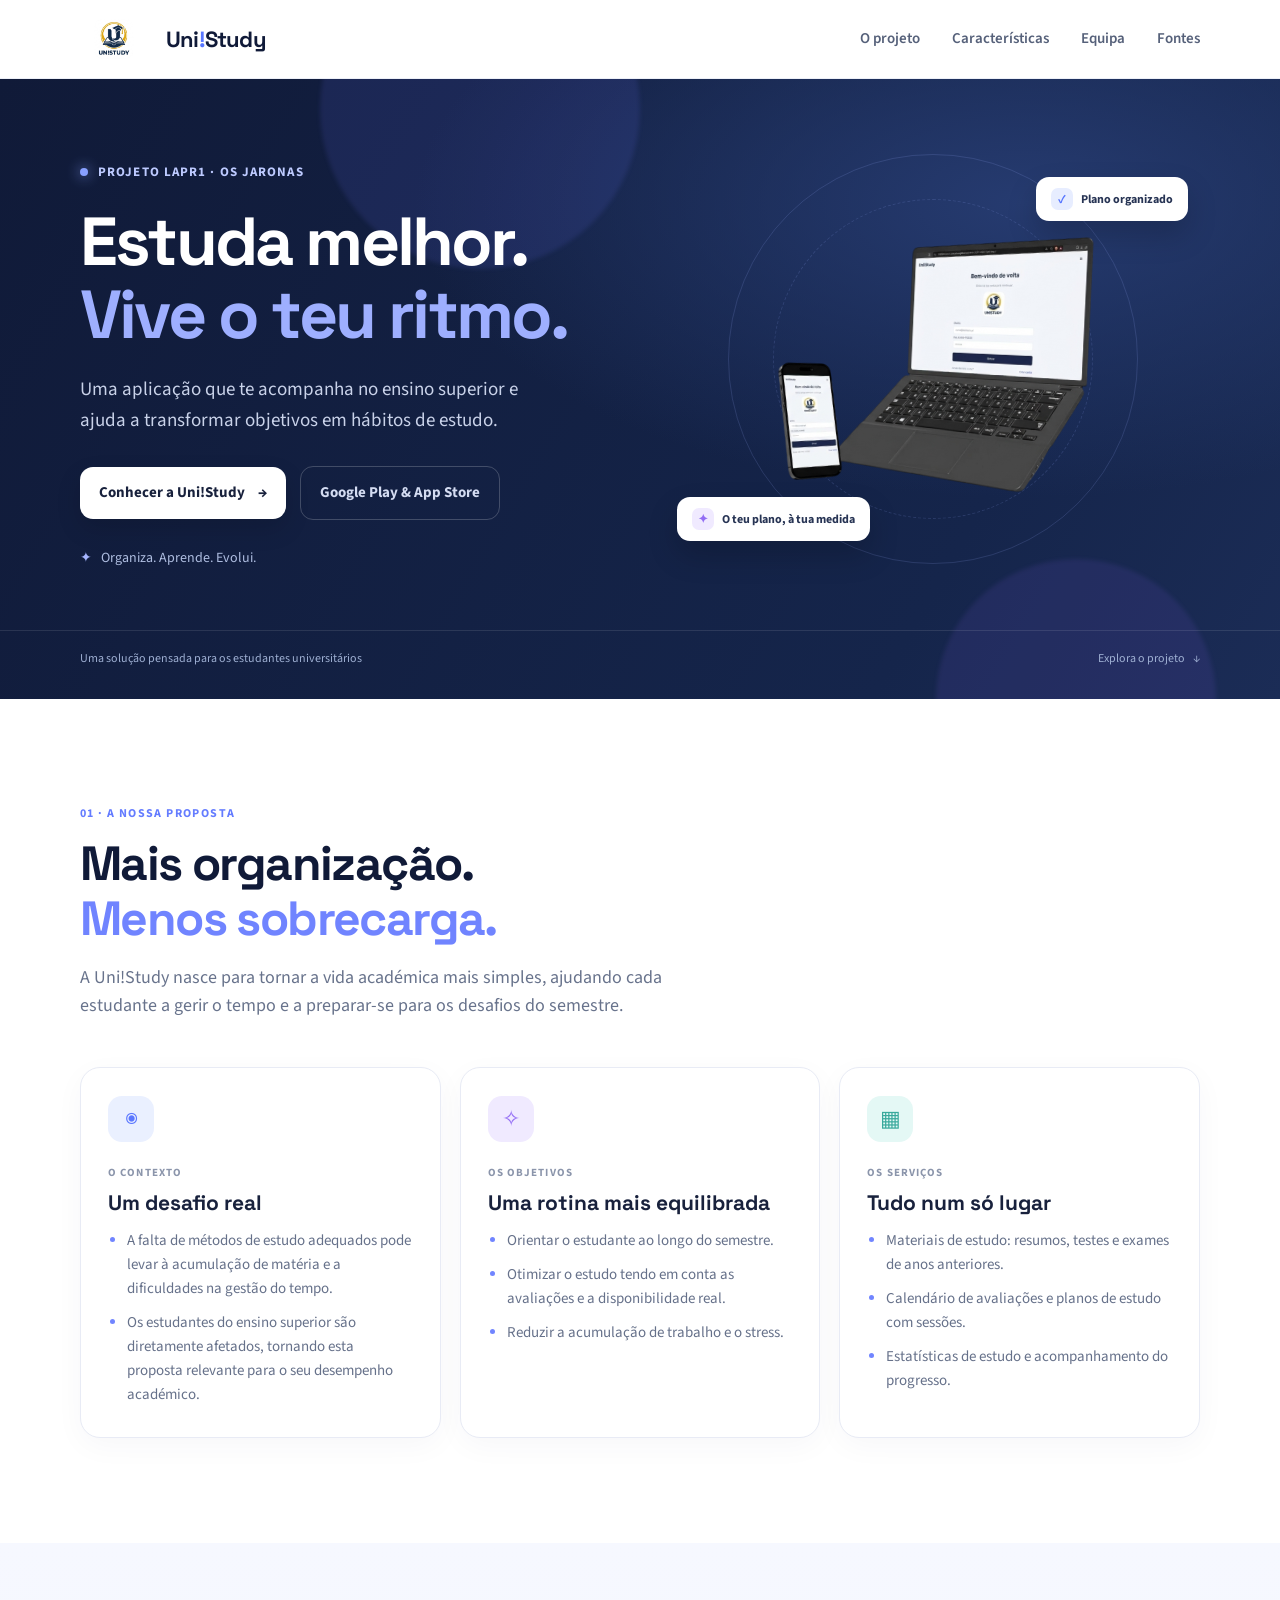
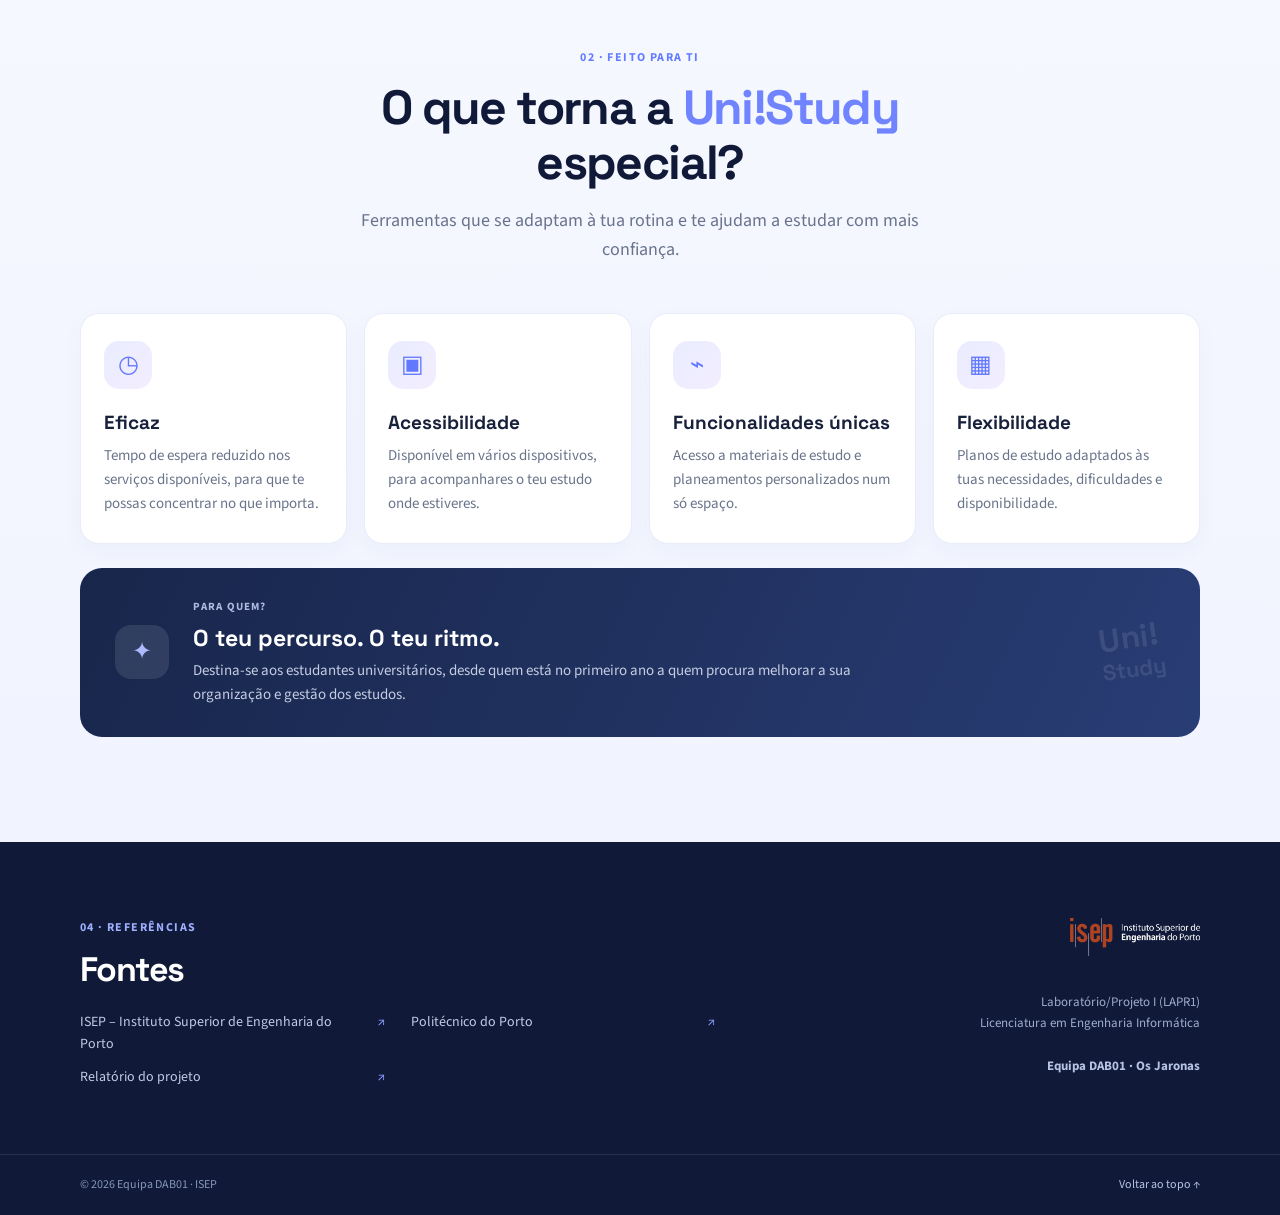
==== commit 82517207: "Simplify store button layout in index.html Removed individual store buttons and replaced with a sing" ====
--- a/index.html
+++ b/index.html
@@ -38,16 +38,7 @@
           <p class="hero-description">Uma aplicação que te acompanha no ensino superior e ajuda a transformar objetivos em hábitos de estudo.</p>
           <div class="hero-actions">
             <a class="button button-primary" href="aplicacao.html">Conhecer a Uni!Study <span aria-hidden="true">→</span></a>
-            <div class="store-buttons">
-              <a class="store-badge" href="loja.html?store=appstore">
-                <span class="store-badge-sub">Download on the</span>
-                <span class="store-badge-title">App Store</span>
-              </a>
-              <a class="store-badge" href="loja.html?store=googleplay">
-                <span class="store-badge-sub">GET IT ON</span>
-                <span class="store-badge-title">Google Play</span>
-              </a>
-            </div>
+            <a class="button button-quiet" href="loja.html">Google Play &amp; App Store</a>
           </div>
           <div class="hero-note"><span class="note-icon">✦</span> Organiza. Aprende. Evolui.</div>
         </div>
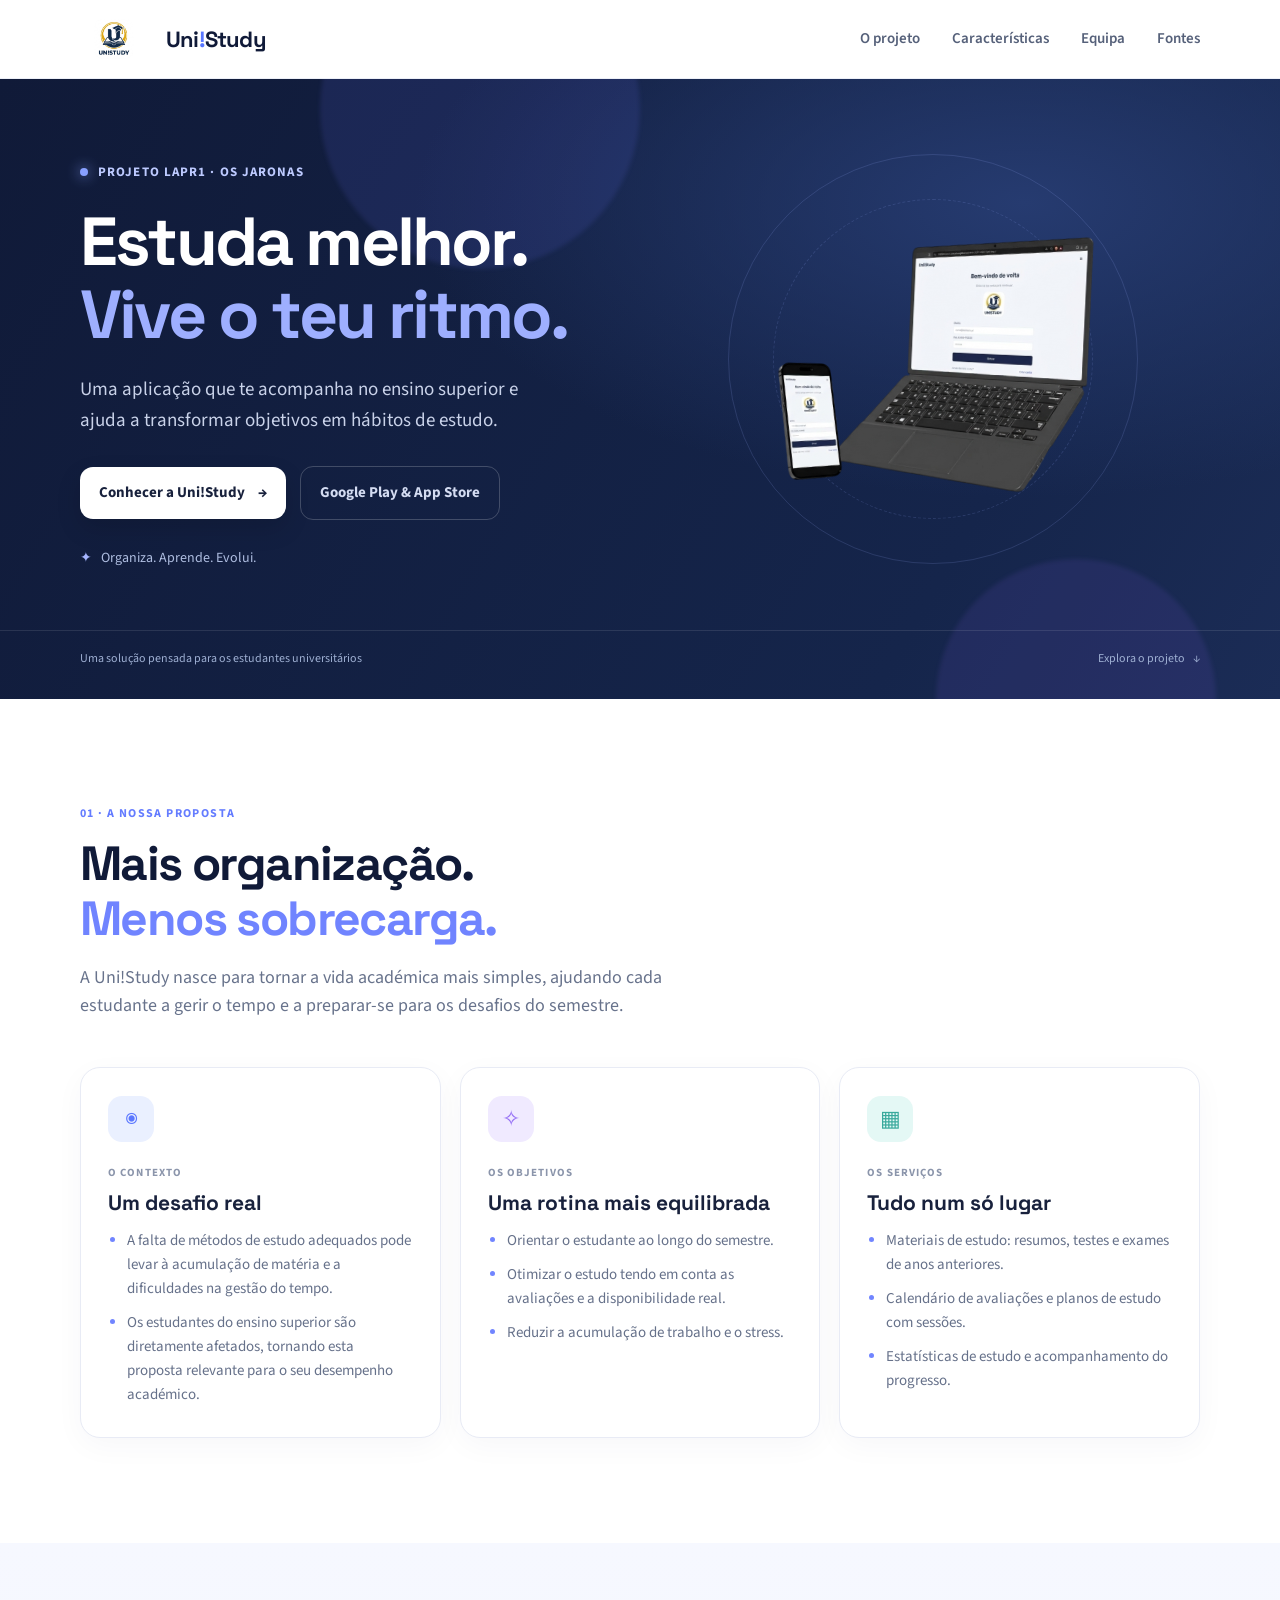
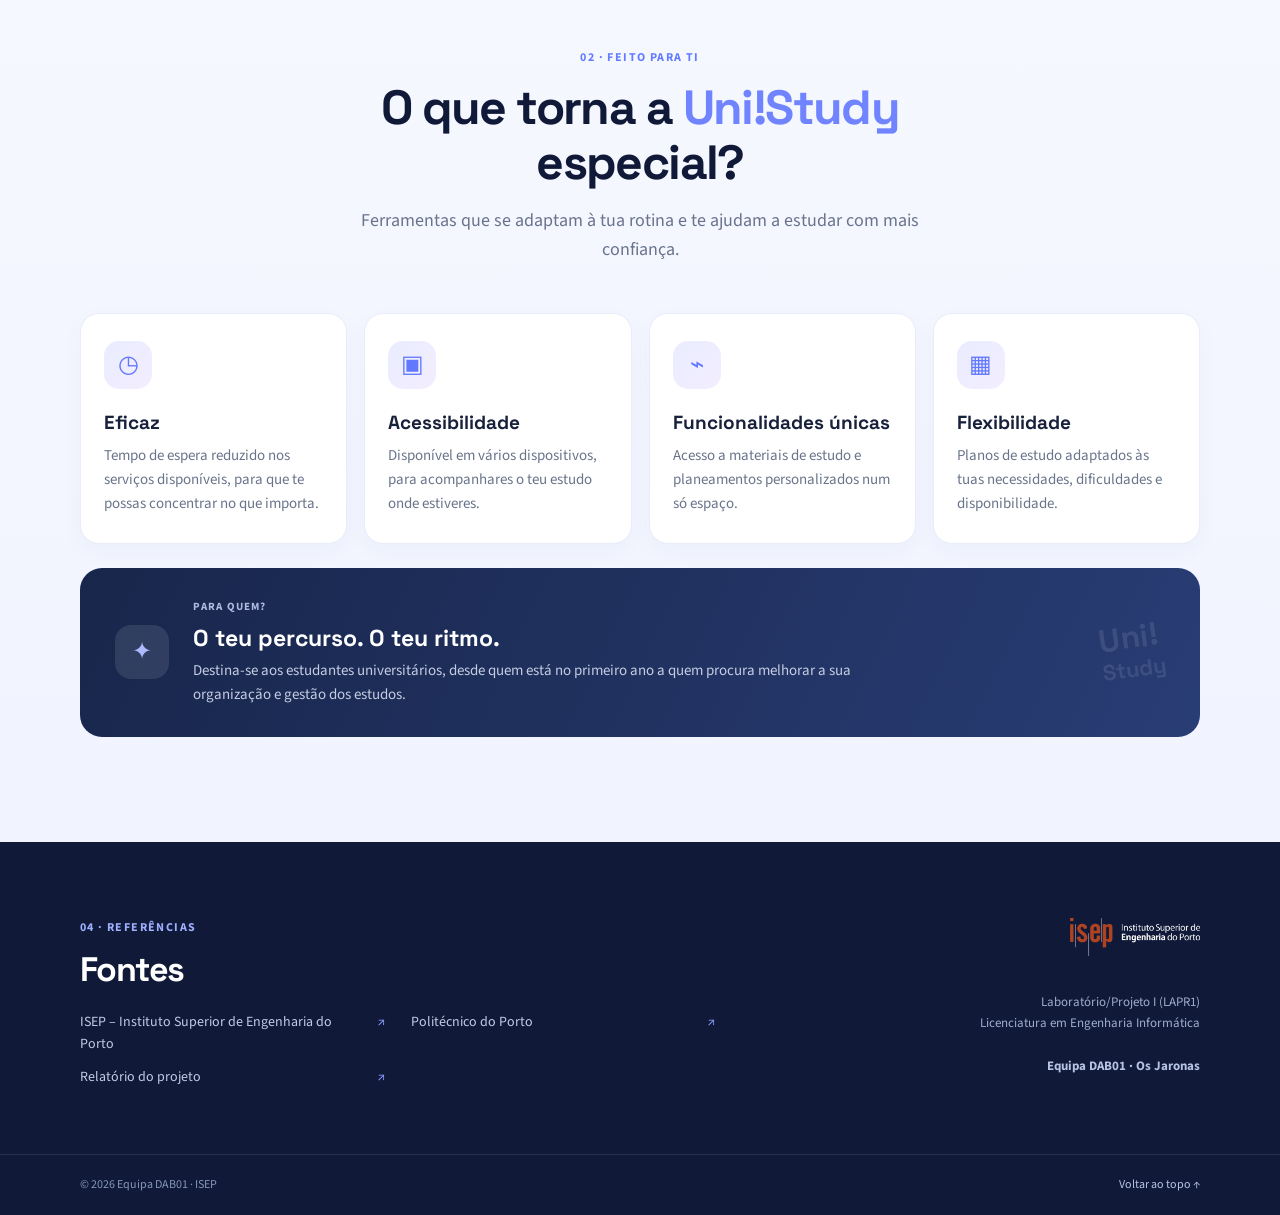
==== commit eb66a17b: "Remove floating chip elements from hero section Removed two floating chip elements from the hero sec" ====
--- a/index.html
+++ b/index.html
@@ -44,11 +44,9 @@
         </div>
         <div class="hero-art" aria-label="Ilustração da aplicação Uni!Study">
           <div class="art-orbit orbit-a"></div><div class="art-orbit orbit-b"></div>
-          <div class="floating-chip chip-top"><span class="chip-icon">✓</span> Plano organizado</div>
           <div class="hero-photo-card">
             <img src="images/imagem1.jpeg" alt="Imagem de estudo Uni!Study" width="380" height="340">
           </div>
-          <div class="floating-chip chip-bottom"><span class="chip-icon purple-chip">✦</span> O teu plano, à tua medida</div>
         </div>
       </div>
       <div class="hero-bottom"><div class="container hero-bottom-inner"><span>Uma solução pensada para os estudantes universitários</span><span class="scroll-hint">Explora o projeto <span aria-hidden="true">↓</span></span></div></div>
--- a/css/style.css
+++ b/css/style.css
@@ -1,13 +1,13 @@
 :root{--navy:#101a38;--navy-2:#18264b;--blue:#5876ff;--violet:#8a67f5;--ink:#18213c;--muted:#68738c;--pale:#f5f7ff;--white:#fff;--line:#e8ebf5;--font-heading:'Space Grotesk',sans-serif;--font-body:'Source Sans 3',sans-serif}
 *{box-sizing:border-box}html{scroll-behavior:smooth;scroll-padding-top:90px}body{margin:0;font-family:var(--font-body);color:var(--ink);background:#fff;font-size:17px;line-height:1.6;overflow-x:hidden}a{color:inherit;text-decoration:none}.container{width:min(1120px,calc(100% - 48px));margin-inline:auto}
 .site-header{position:sticky;top:0;z-index:50;background:rgba(255,255,255,.92);backdrop-filter:blur(14px);border-bottom:1px solid rgba(230,234,245,.75)}.header-inner{height:78px;display:flex;align-items:center;justify-content:space-between;gap:26px}.brand{display:flex;align-items:center;gap:18px}.brand-logo{width:68px!important;height:68px!important;max-width:none!important;max-height:none!important;object-fit:contain!important;transform:scale(2)!important;transform-origin:center;display:block}.brand-name{font:700 22px var(--font-heading);letter-spacing:-.8px;color:var(--navy)}.brand-name span{color:var(--blue)}.nav-links{display:flex;align-items:center;gap:32px;list-style:none;margin:0;padding:0}.nav-links a{font-weight:600;font-size:15px;color:#56617a;transition:color .2s}.nav-links a:hover{color:var(--blue)}.header-cta{background:var(--pale);color:var(--blue);font-weight:700;padding:10px 17px;border-radius:12px;font-size:14px;transition:.2s}.header-cta:hover{background:#e9edff;transform:translateY(-1px)}
-.hero{position:relative;overflow:hidden;background:radial-gradient(ellipse at 80% 20%,#263b70 0,transparent 42%),linear-gradient(120deg,#101a38,#15254b 75%,#1b2c56);color:#fff;min-height:620px;max-height:740px}.hero-grid{position:relative;z-index:2;display:grid;grid-template-columns:minmax(0,1fr) minmax(0,1fr);align-items:center;gap:50px;padding-top:70px;padding-bottom:60px}.hero-copy{max-width:540px;min-width:0}.eyebrow{display:flex;align-items:center;gap:10px;color:#bdcaff;font-weight:700;font-size:13px;letter-spacing:1.1px;text-transform:uppercase}.eyebrow-dot{width:8px;height:8px;background:#88a0ff;border-radius:50%;box-shadow:0 0 14px #88a0ff}.hero h1{font:700 clamp(44px,5.4vw,68px)/1.08 var(--font-heading);letter-spacing:-2.8px;margin:22px 0}.hero h1 span{color:#9eafff}.hero-description{font-size:19px;color:#c9d2e9;max-width:475px;line-height:1.65}.hero-actions{display:flex;flex-wrap:wrap;align-items:center;gap:14px;margin-top:30px}.button{display:inline-flex;align-items:center;gap:13px;border-radius:13px;padding:14px 19px;font-weight:700;font-size:15px;transition:transform .2s,box-shadow .2s}.button:hover{transform:translateY(-2px)}.button-primary{color:#18213c;background:#fff;box-shadow:0 10px 24px rgba(0,0,0,.13)}.button-primary:hover{box-shadow:0 13px 30px rgba(0,0,0,.2)}.button-quiet{color:#d4dcf2;border:1px solid rgba(255,255,255,.2)}.button-quiet:hover{background:rgba(255,255,255,.08)}.store-buttons{display:flex;flex-wrap:wrap;gap:12px}.store-badge{display:inline-flex;flex-direction:column;justify-content:center;background:#fff;color:#18213c;padding:9px 16px;border-radius:12px;box-shadow:0 10px 24px rgba(0,0,0,.14);line-height:1.1;transition:transform .2s,box-shadow .2s}.store-badge:hover{transform:translateY(-2px);box-shadow:0 13px 30px rgba(0,0,0,.22)}.store-badge-sub{font-size:10px;font-weight:600;color:#68738c}.store-badge-title{font-family:var(--font-heading);font-size:16px;font-weight:700;color:#101a38;margin-top:2px}.hero-note{margin-top:27px;color:#aebde0;font-size:14px;display:flex;align-items:center;gap:9px}.note-icon{color:#a6b5ff}.hero-art{position:relative;height:400px;min-width:0;display:flex;align-items:center;justify-content:center}.hero-photo-card{position:relative!important;z-index:2!important;width:auto!important;max-width:100%!important;height:auto!important;max-height:360px!important;border-radius:0!important;overflow:visible!important;background:transparent!important;border:none!important;box-shadow:none!important;transform:rotate(2.5deg)!important}.hero-photo-card img{width:auto!important;height:auto!important;max-width:100%!important;max-height:360px!important;border-radius:0!important;object-fit:contain!important;display:block!important;box-shadow:none!important;border:none!important;background:transparent!important}.floating-chip{position:absolute;z-index:3;display:flex;align-items:center;gap:8px;background:#fff;color:#273454;padding:11px 15px;border-radius:13px;font-size:12px;font-weight:700;box-shadow:0 14px 30px rgba(0,0,0,.18)}.chip-top{top:18px;right:12px}.chip-bottom{bottom:18px;left:12px}.chip-icon{width:22px;height:22px;border-radius:7px;display:grid;place-items:center;background:#e7edff;color:#5574ff}.purple-chip{background:#f0eaff;color:#926df4}.art-orbit{position:absolute;border:1px solid rgba(153,174,255,.16);border-radius:50%}.orbit-a{width:410px;height:410px}.orbit-b{width:320px;height:320px;border-style:dashed}.hero-glow{position:absolute;border-radius:50%;filter:blur(2px);pointer-events:none}.glow-one{width:320px;height:320px;background:rgba(104,118,255,.12);top:-130px;left:25%}.glow-two{width:280px;height:280px;background:rgba(144,104,255,.1);bottom:-140px;right:5%}.hero-bottom{border-top:1px solid rgba(255,255,255,.1);position:relative;z-index:2}.hero-bottom-inner{height:55px;display:flex;justify-content:space-between;align-items:center;color:#9eafd2;font-size:12px}.scroll-hint{display:flex;gap:8px;align-items:center}
+.hero{position:relative;overflow:hidden;background:radial-gradient(ellipse at 80% 20%,#263b70 0,transparent 42%),linear-gradient(120deg,#101a38,#15254b 75%,#1b2c56);color:#fff;min-height:620px;max-height:740px}.hero-grid{position:relative;z-index:2;display:grid;grid-template-columns:minmax(0,1fr) minmax(0,1fr);align-items:center;gap:50px;padding-top:70px;padding-bottom:60px}.hero-copy{max-width:540px;min-width:0}.eyebrow{display:flex;align-items:center;gap:10px;color:#bdcaff;font-weight:700;font-size:13px;letter-spacing:1.1px;text-transform:uppercase}.eyebrow-dot{width:8px;height:8px;background:#88a0ff;border-radius:50%;box-shadow:0 0 14px #88a0ff}.hero h1{font:700 clamp(44px,5.4vw,68px)/1.08 var(--font-heading);letter-spacing:-2.8px;margin:22px 0}.hero h1 span{color:#9eafff}.hero-description{font-size:19px;color:#c9d2e9;max-width:475px;line-height:1.65}.hero-actions{display:flex;flex-wrap:wrap;align-items:center;gap:14px;margin-top:30px}.button{display:inline-flex;align-items:center;gap:13px;border-radius:13px;padding:14px 19px;font-weight:700;font-size:15px;transition:transform .2s,box-shadow .2s}.button:hover{transform:translateY(-2px)}.button-primary{color:#18213c;background:#fff;box-shadow:0 10px 24px rgba(0,0,0,.13)}.button-primary:hover{box-shadow:0 13px 30px rgba(0,0,0,.2)}.button-quiet{color:#d4dcf2;border:1px solid rgba(255,255,255,.2)}.button-quiet:hover{background:rgba(255,255,255,.08)}.hero-note{margin-top:27px;color:#aebde0;font-size:14px;display:flex;align-items:center;gap:9px}.note-icon{color:#a6b5ff}.hero-art{position:relative;height:400px;min-width:0;display:flex;align-items:center;justify-content:center}.hero-photo-card{position:relative!important;z-index:2!important;width:auto!important;max-width:100%!important;height:auto!important;max-height:360px!important;border-radius:0!important;overflow:visible!important;background:transparent!important;border:none!important;box-shadow:none!important;transform:rotate(2.5deg)!important}.hero-photo-card img{width:auto!important;height:auto!important;max-width:100%!important;max-height:360px!important;border-radius:0!important;object-fit:contain!important;display:block!important;box-shadow:none!important;border:none!important;background:transparent!important}.floating-chip{position:absolute;z-index:3;display:flex;align-items:center;gap:8px;background:#fff;color:#273454;padding:11px 15px;border-radius:13px;font-size:12px;font-weight:700;box-shadow:0 14px 30px rgba(0,0,0,.18)}.chip-top{top:18px;right:12px}.chip-bottom{bottom:18px;left:12px}.chip-icon{width:22px;height:22px;border-radius:7px;display:grid;place-items:center;background:#e7edff;color:#5574ff}.purple-chip{background:#f0eaff;color:#926df4}.art-orbit{position:absolute;border:1px solid rgba(153,174,255,.16);border-radius:50%}.orbit-a{width:410px;height:410px}.orbit-b{width:320px;height:320px;border-style:dashed}.hero-glow{position:absolute;border-radius:50%;filter:blur(2px);pointer-events:none}.glow-one{width:320px;height:320px;background:rgba(104,118,255,.12);top:-130px;left:25%}.glow-two{width:280px;height:280px;background:rgba(144,104,255,.1);bottom:-140px;right:5%}.hero-bottom{border-top:1px solid rgba(255,255,255,.1);position:relative;z-index:2}.hero-bottom-inner{height:55px;display:flex;justify-content:space-between;align-items:center;color:#9eafd2;font-size:12px}.scroll-hint{display:flex;gap:8px;align-items:center}
 .section{padding:105px 0}.section-light{background:#fff}.section-heading{max-width:640px;margin-bottom:46px}.section-kicker{font-size:12px;letter-spacing:1.4px;text-transform:uppercase;font-weight:700;color:#647cff;margin:0 0 13px}.section-heading h2,.footer h2{font:700 clamp(34px,4vw,48px)/1.15 var(--font-heading);letter-spacing:-1.6px;margin:0;color:var(--navy)}.section-heading h2 span{color:#7084ff}.section-lead{color:var(--muted);font-size:18px;max-width:600px;margin:17px 0 0}.info-grid{display:grid;grid-template-columns:repeat(3,1fr);gap:19px}.info-card{padding:28px 27px 30px;border:1px solid var(--line);border-radius:20px;background:#fff;box-shadow:0 8px 30px rgba(25,40,85,.035);transition:transform .25s,box-shadow .25s}.info-card:hover{transform:translateY(-5px);box-shadow:0 17px 38px rgba(25,40,85,.09)}.card-icon{width:46px;height:46px;display:grid;place-items:center;border-radius:14px;font-size:22px;margin-bottom:22px}.icon-blue{background:#eaf0ff;color:#5c78ff}.icon-violet{background:#f0eaff;color:#956ff5}.icon-teal{background:#e4f8f5;color:#39a99c}.card-label{font-size:11px;letter-spacing:1.1px;text-transform:uppercase;font-weight:700;color:#8b95ab;margin:0 0 7px}.info-card h3{font:700 21px var(--font-heading);margin:0 0 13px}.info-card ul{padding-left:19px;margin:0;color:#66718a;font-size:15px}.info-card li+li{margin-top:10px}.info-card li::marker{color:#7185ff}
 .features-section{background:linear-gradient(180deg,#f6f8ff,#f1f4ff);position:relative}.heading-center{text-align:center;margin-inline:auto;max-width:720px;margin-bottom:48px}.heading-center .section-lead{margin-inline:auto}.features-grid{display:grid;grid-template-columns:repeat(4,1fr);gap:17px}.feature-card{background:#fff;border:1px solid #e9edfb;border-radius:19px;padding:27px 23px;box-shadow:0 7px 25px rgba(37,53,111,.035);transition:transform .25s,box-shadow .25s}.feature-card:hover{transform:translateY(-5px);box-shadow:0 15px 32px rgba(37,53,111,.09)}.feature-icon{width:48px;height:48px;display:grid;place-items:center;border-radius:15px;background:linear-gradient(135deg,#e9edff,#f3edff);color:#6178ff;font-size:24px;margin-bottom:21px}.feature-card h3{font:700 19px var(--font-heading);margin:0 0 9px}.feature-card p{margin:0;color:#69748b;font-size:15px}.audience-banner{margin-top:24px;border-radius:22px;padding:30px 35px;display:flex;align-items:center;gap:24px;background:linear-gradient(115deg,#18264b,#293d75);color:white;position:relative;overflow:hidden}.audience-symbol{width:54px;height:54px;border-radius:16px;background:rgba(255,255,255,.1);display:grid;place-items:center;font-size:24px;color:#aebaff;flex-shrink:0}.audience-banner .card-label{color:#aebce0}.audience-banner h3{font:700 23px var(--font-heading);margin:0 0 6px}.audience-banner p:last-child{margin:0;color:#c4cde3;font-size:15px;max-width:700px}.audience-decoration{margin-left:auto;font:700 32px/.9 var(--font-heading);color:rgba(255,255,255,.1);transform:rotate(-8deg);white-space:nowrap}.audience-decoration span{font-size:22px}
 .footer{background:#101a38;color:#fff}.footer-main{padding:76px 0 64px;display:grid;grid-template-columns:1.2fr 1fr .8fr;gap:60px}.footer .section-kicker{color:#9eafff}.footer h2{font-size:34px;color:#fff}.footer-intro{color:#aeb9d4;margin:13px 0 24px;font-size:15px}.team-list,.source-list{list-style:none;padding:0;margin:0}.team-list li{display:flex;align-items:center;gap:11px;padding:10px 0;border-bottom:1px solid rgba(255,255,255,.09)}.team-avatar{width:33px;height:33px;border-radius:11px;display:grid;place-items:center;background:#253765;color:#b6c4ff;font-size:11px;font-weight:700}.team-name{font-weight:600;font-size:14px}.team-number{margin-left:auto;color:#8695b8;font-size:12px}.sources-section h2{margin-bottom:22px}.source-list li+li{margin-top:12px}.source-list a{display:flex;justify-content:space-between;gap:15px;color:#c0cbe3;font-size:14px;transition:color .2s}.source-list a:hover{color:white}.source-list span{color:#879bff}.footer-brand{align-self:end;text-align:right}.footer-logo{width:130px;max-height:70px;object-fit:contain;margin-bottom:14px}.footer-brand p{font-size:13px;line-height:1.6;color:#9eaccb}.footer-bottom{border-top:1px solid rgba(255,255,255,.1)}.footer-bottom-inner{height:60px;display:flex;align-items:center;justify-content:space-between;font-size:12px;color:#8796b7}.footer-bottom a{color:#b7c4e4;transition:color .2s}.footer-bottom a:hover{color:#fff}
 @media(max-width:950px){.nav-links{gap:18px}.hero-grid{gap:25px}.hero h1{font-size:55px}.hero-photo-card,.hero-photo-card img{max-height:320px!important}.hero-art{height:360px}.info-grid{gap:13px}.info-card{padding:23px 20px}.features-grid{grid-template-columns:repeat(2,1fr)}.footer-main{gap:35px}}
-@media(max-width:720px){.hero{max-height:none}.header-inner{height:auto;min-height:72px;flex-wrap:wrap;padding:13px 0}.brand-logo{width:56px!important;height:56px!important;transform:scale(1.8)!important}.nav-links{order:3;width:100%;justify-content:center;gap:22px;padding:7px 0 3px}.nav-links a{font-size:13px}.header-cta{font-size:13px}.hero-grid{grid-template-columns:1fr;padding-top:50px;padding-bottom:44px}.hero-copy{margin-inline:auto;text-align:center}.eyebrow,.hero-actions,.hero-note,.store-buttons{justify-content:center}.hero h1{font-size:clamp(43px,10vw,60px)}.hero-description{margin-inline:auto;font-size:17px}.hero-art{height:340px;margin-top:8px}.hero-photo-card,.hero-photo-card img{max-height:300px!important}.chip-top{right:8px}.chip-bottom{left:8px}.hero-bottom-inner{font-size:11px}.section{padding:75px 0}.section-heading h2{font-size:39px}.section-lead{font-size:16px}.info-grid{grid-template-columns:1fr}.info-card{padding:25px}.heading-center{margin-bottom:34px}.audience-banner{padding:24px;gap:15px}.audience-decoration{display:none}.footer-main{grid-template-columns:1fr;gap:40px;padding:60px 0}.footer-brand{text-align:left;align-self:auto}.footer-logo{margin-bottom:8px}.footer-bottom-inner{height:auto;min-height:60px;gap:12px;padding:15px 0}}
-@media(max-width:420px){.container{width:calc(100% - 30px)}.brand-name{font-size:19px}.brand-logo{width:50px!important;height:50px!important;transform:scale(1.75)!important}.header-cta{padding:9px 12px}.nav-links{gap:15px}.nav-links a{font-size:12px}.hero h1{letter-spacing:-1.8px}.hero-actions{flex-direction:column}.button,.store-buttons,.store-badge{width:100%;justify-content:center}.hero-art{height:310px}.hero-photo-card,.hero-photo-card img{max-height:270px!important}.floating-chip{font-size:11px;padding:9px 11px}.chip-bottom{bottom:10px}.chip-top{top:10px}.orbit-a{width:320px;height:320px}.orbit-b{width:250px;height:250px}.features-grid{grid-template-columns:1fr}.feature-card{padding:24px}.audience-banner{align-items:flex-start}.audience-symbol{width:43px;height:43px;font-size:20px}}
+@media(max-width:720px){.hero{max-height:none}.header-inner{height:auto;min-height:72px;flex-wrap:wrap;padding:13px 0}.brand-logo{width:56px!important;height:56px!important;transform:scale(1.8)!important}.nav-links{order:3;width:100%;justify-content:center;gap:22px;padding:7px 0 3px}.nav-links a{font-size:13px}.header-cta{font-size:13px}.hero-grid{grid-template-columns:1fr;padding-top:50px;padding-bottom:44px}.hero-copy{margin-inline:auto;text-align:center}.eyebrow,.hero-actions,.hero-note{justify-content:center}.hero h1{font-size:clamp(43px,10vw,60px)}.hero-description{margin-inline:auto;font-size:17px}.hero-art{height:340px;margin-top:8px}.hero-photo-card,.hero-photo-card img{max-height:300px!important}.chip-top{right:8px}.chip-bottom{left:8px}.hero-bottom-inner{font-size:11px}.section{padding:75px 0}.section-heading h2{font-size:39px}.section-lead{font-size:16px}.info-grid{grid-template-columns:1fr}.info-card{padding:25px}.heading-center{margin-bottom:34px}.audience-banner{padding:24px;gap:15px}.audience-decoration{display:none}.footer-main{grid-template-columns:1fr;gap:40px;padding:60px 0}.footer-brand{text-align:left;align-self:auto}.footer-logo{margin-bottom:8px}.footer-bottom-inner{height:auto;min-height:60px;gap:12px;padding:15px 0}}
+@media(max-width:420px){.container{width:calc(100% - 30px)}.brand-name{font-size:19px}.brand-logo{width:50px!important;height:50px!important;transform:scale(1.75)!important}.header-cta{padding:9px 12px}.nav-links{gap:15px}.nav-links a{font-size:12px}.hero h1{letter-spacing:-1.8px}.hero-actions{flex-direction:column}.button{width:100%;justify-content:center}.hero-art{height:310px}.hero-photo-card,.hero-photo-card img{max-height:270px!important}.floating-chip{font-size:11px;padding:9px 11px}.chip-bottom{bottom:10px}.chip-top{top:10px}.orbit-a{width:320px;height:320px}.orbit-b{width:250px;height:250px}.features-grid{grid-template-columns:1fr}.feature-card{padding:24px}.audience-banner{align-items:flex-start}.audience-symbol{width:43px;height:43px;font-size:20px}}
 @media(prefers-reduced-motion:reduce){html{scroll-behavior:auto}*,*::before,*::after{transition:none!important}}
 
 /* Inspiration update: editorial team cards, bold contrast and a more visual rhythm */
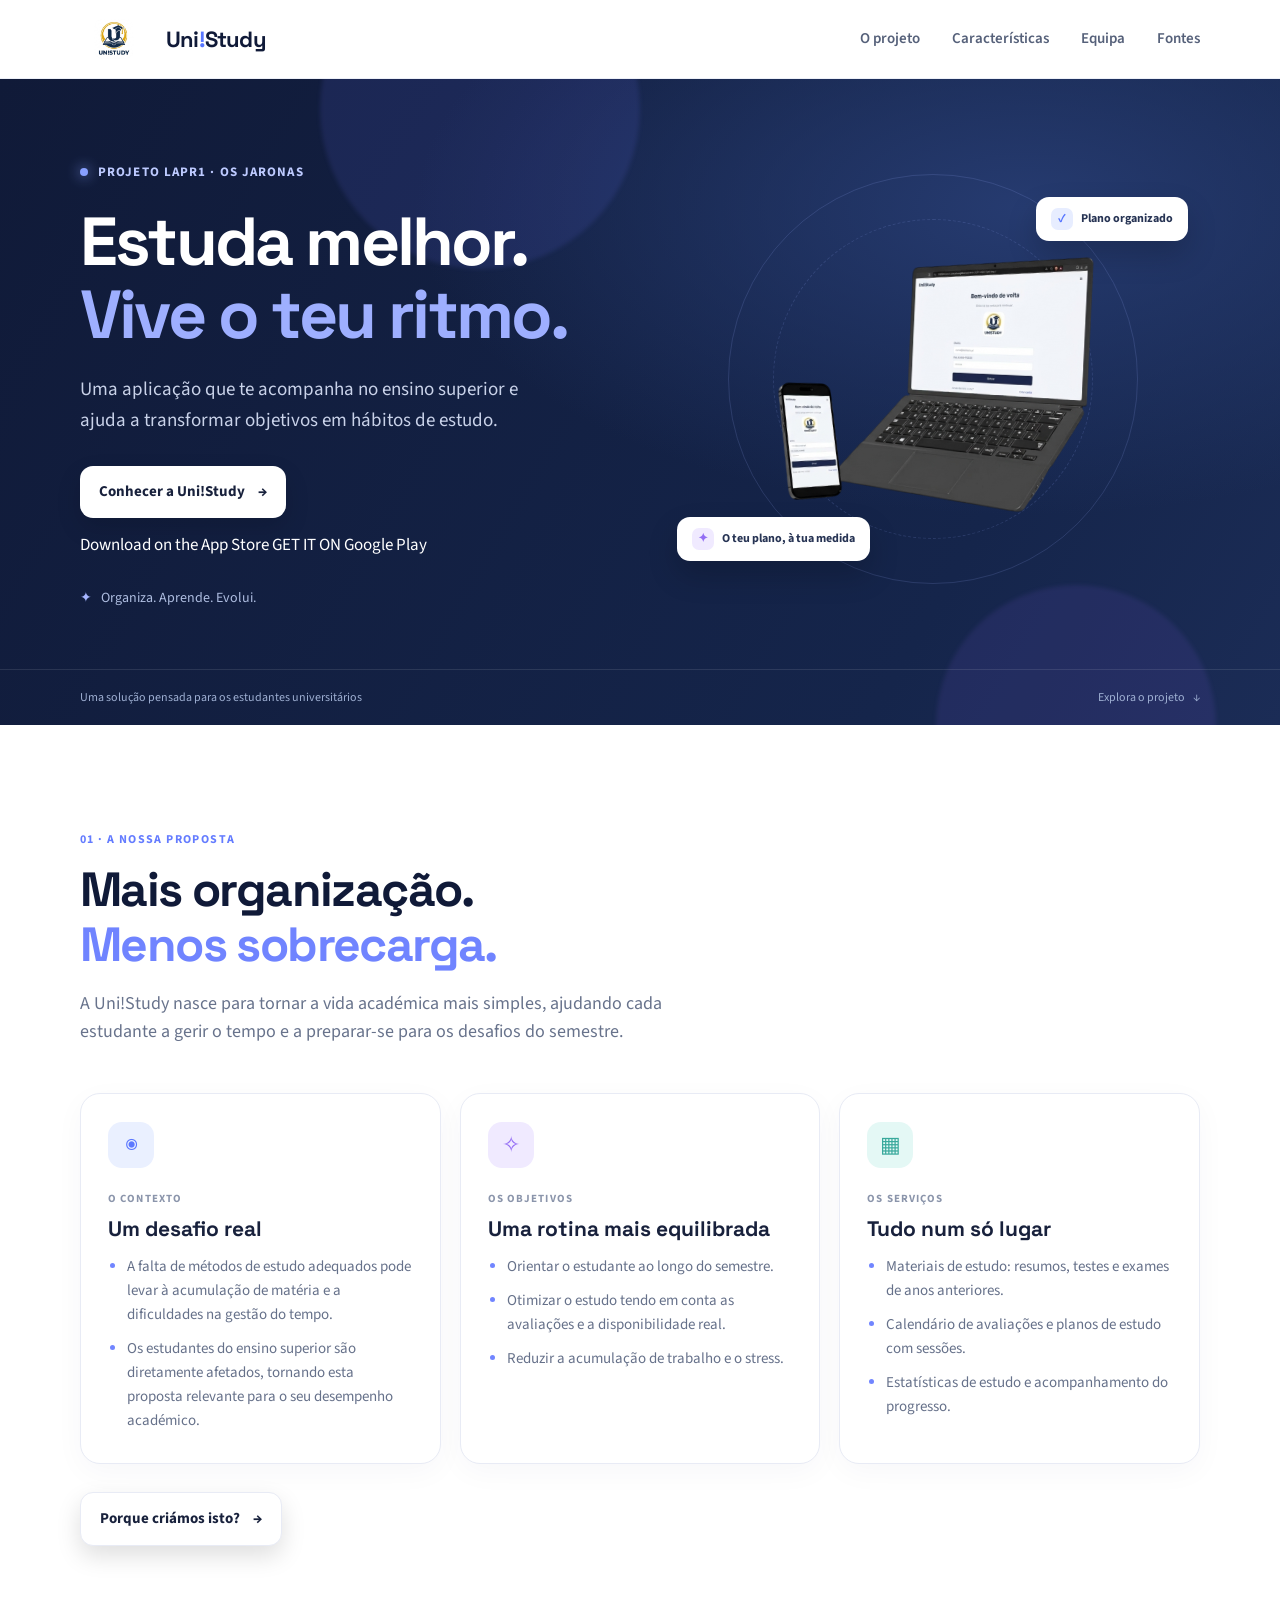
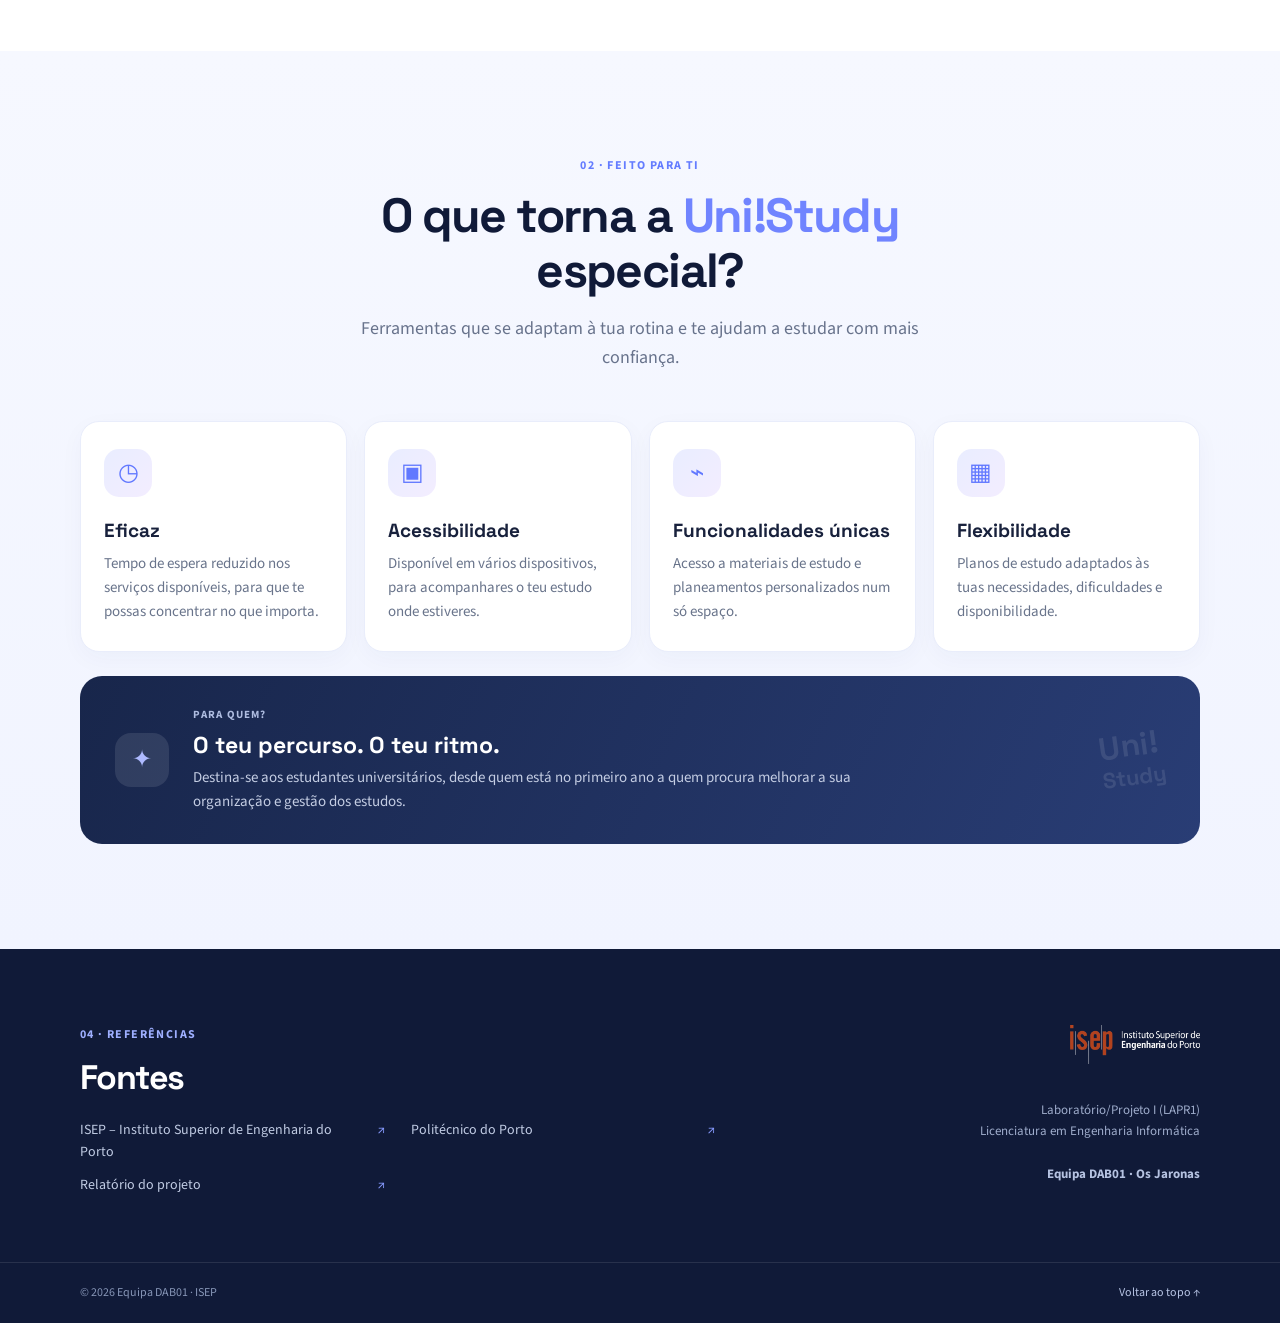
==== commit 0c878d4d: "Add store buttons and update footer links" ====
--- a/index.html
+++ b/index.html
@@ -38,15 +38,26 @@
           <p class="hero-description">Uma aplicação que te acompanha no ensino superior e ajuda a transformar objetivos em hábitos de estudo.</p>
           <div class="hero-actions">
             <a class="button button-primary" href="aplicacao.html">Conhecer a Uni!Study <span aria-hidden="true">→</span></a>
-            <a class="button button-quiet" href="loja.html">Google Play &amp; App Store</a>
+            <div class="store-buttons">
+              <a class="store-badge" href="loja.html?store=appstore">
+                <span class="store-badge-sub">Download on the</span>
+                <span class="store-badge-title">App Store</span>
+              </a>
+              <a class="store-badge" href="loja.html?store=googleplay">
+                <span class="store-badge-sub">GET IT ON</span>
+                <span class="store-badge-title">Google Play</span>
+              </a>
+            </div>
           </div>
           <div class="hero-note"><span class="note-icon">✦</span> Organiza. Aprende. Evolui.</div>
         </div>
         <div class="hero-art" aria-label="Ilustração da aplicação Uni!Study">
           <div class="art-orbit orbit-a"></div><div class="art-orbit orbit-b"></div>
+          <div class="floating-chip chip-top"><span class="chip-icon">✓</span> Plano organizado</div>
           <div class="hero-photo-card">
             <img src="images/imagem1.jpeg" alt="Imagem de estudo Uni!Study" width="380" height="340">
           </div>
+          <div class="floating-chip chip-bottom"><span class="chip-icon purple-chip">✦</span> O teu plano, à tua medida</div>
         </div>
       </div>
       <div class="hero-bottom"><div class="container hero-bottom-inner"><span>Uma solução pensada para os estudantes universitários</span><span class="scroll-hint">Explora o projeto <span aria-hidden="true">↓</span></span></div></div>
@@ -59,6 +70,9 @@
           <article class="info-card context-card"><div class="card-icon icon-blue">◉</div><p class="card-label">O contexto</p><h3>Um desafio real</h3><ul><li>A falta de métodos de estudo adequados pode levar à acumulação de matéria e a dificuldades na gestão do tempo.</li><li>Os estudantes do ensino superior são diretamente afetados, tornando esta proposta relevante para o seu desempenho académico.</li></ul></article>
           <article class="info-card goals-card"><div class="card-icon icon-violet">✧</div><p class="card-label">Os objetivos</p><h3>Uma rotina mais equilibrada</h3><ul><li>Orientar o estudante ao longo do semestre.</li><li>Otimizar o estudo tendo em conta as avaliações e a disponibilidade real.</li><li>Reduzir a acumulação de trabalho e o stress.</li></ul></article>
           <article class="info-card services-card"><div class="card-icon icon-teal">▦</div><p class="card-label">Os serviços</p><h3>Tudo num só lugar</h3><ul><li>Materiais de estudo: resumos, testes e exames de anos anteriores.</li><li>Calendário de avaliações e planos de estudo com sessões.</li><li>Estatísticas de estudo e acompanhamento do progresso.</li></ul></article>
+        </div>
+        <div style="margin-top: 28px;">
+          <a class="button button-primary" href="porque.html" style="border: 1px solid var(--line);">Porque criámos isto? <span aria-hidden="true">→</span></a>
         </div>
       </div>
     </section>
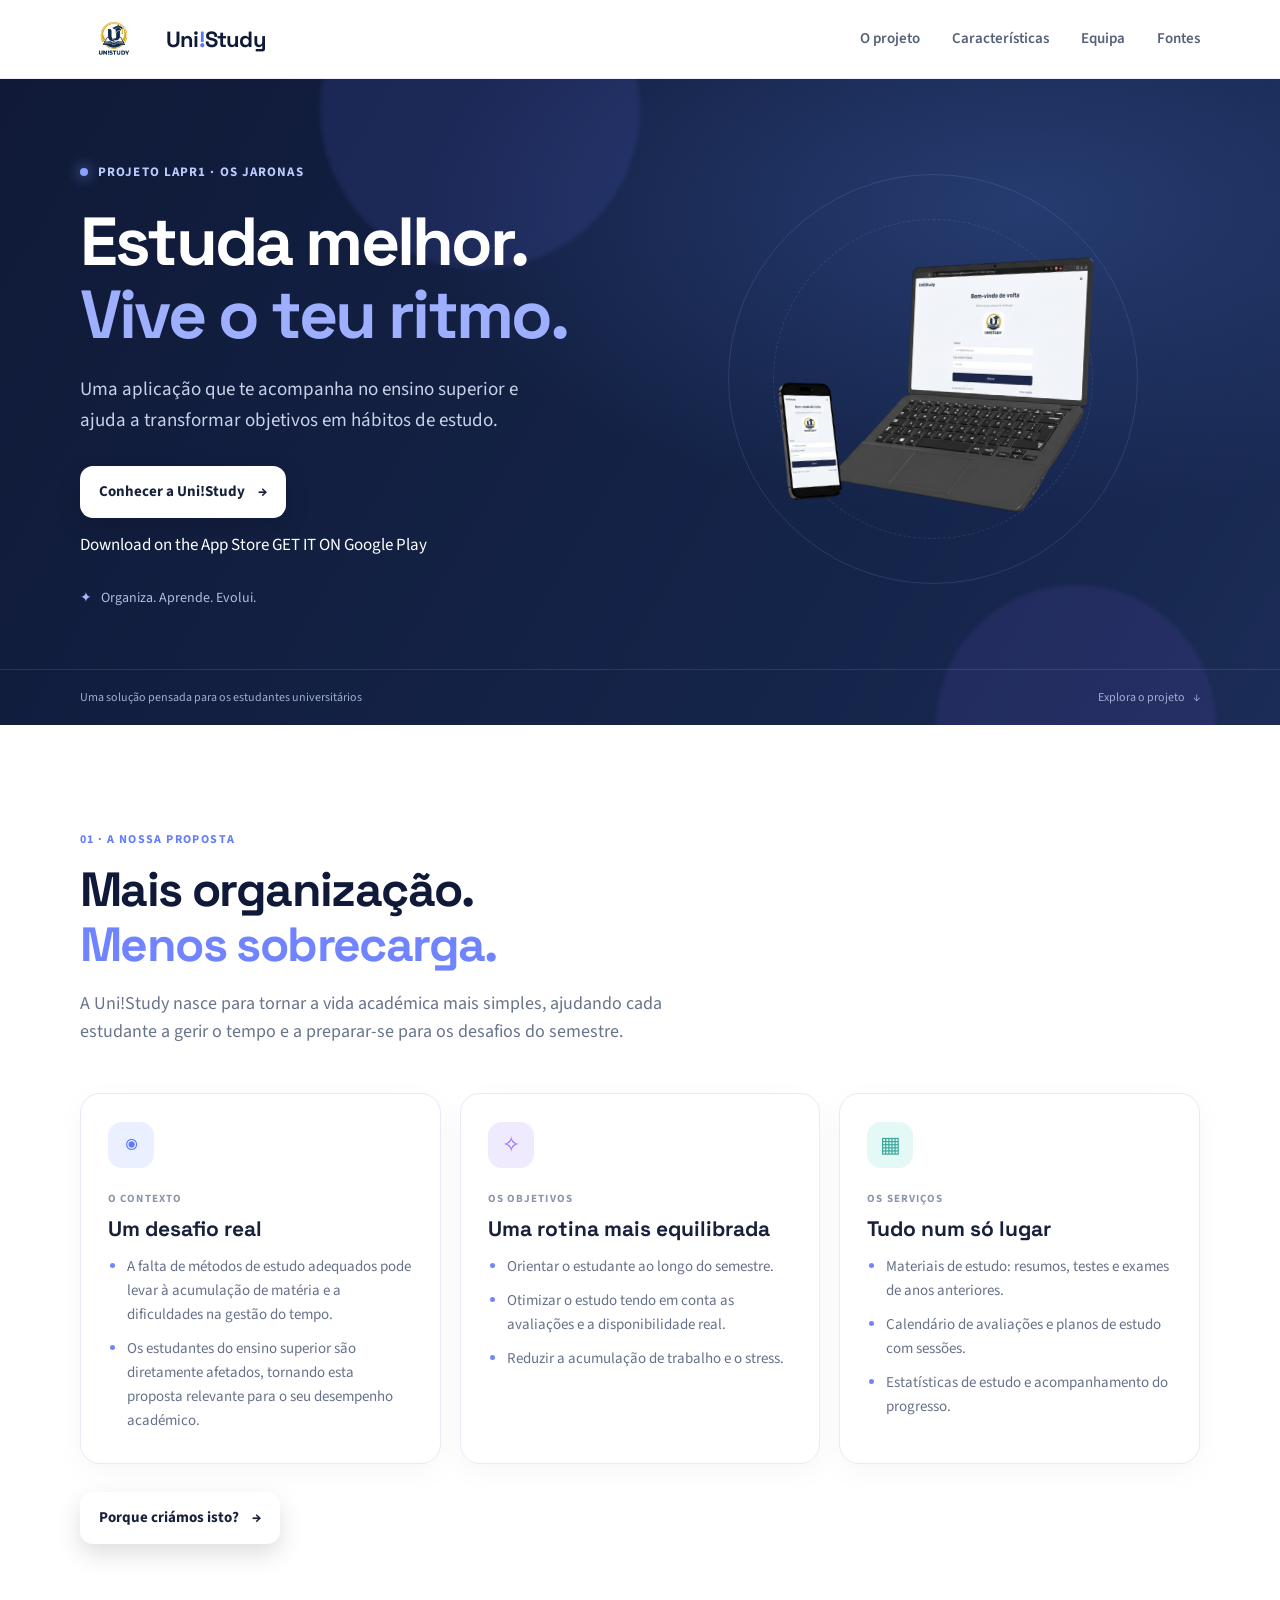
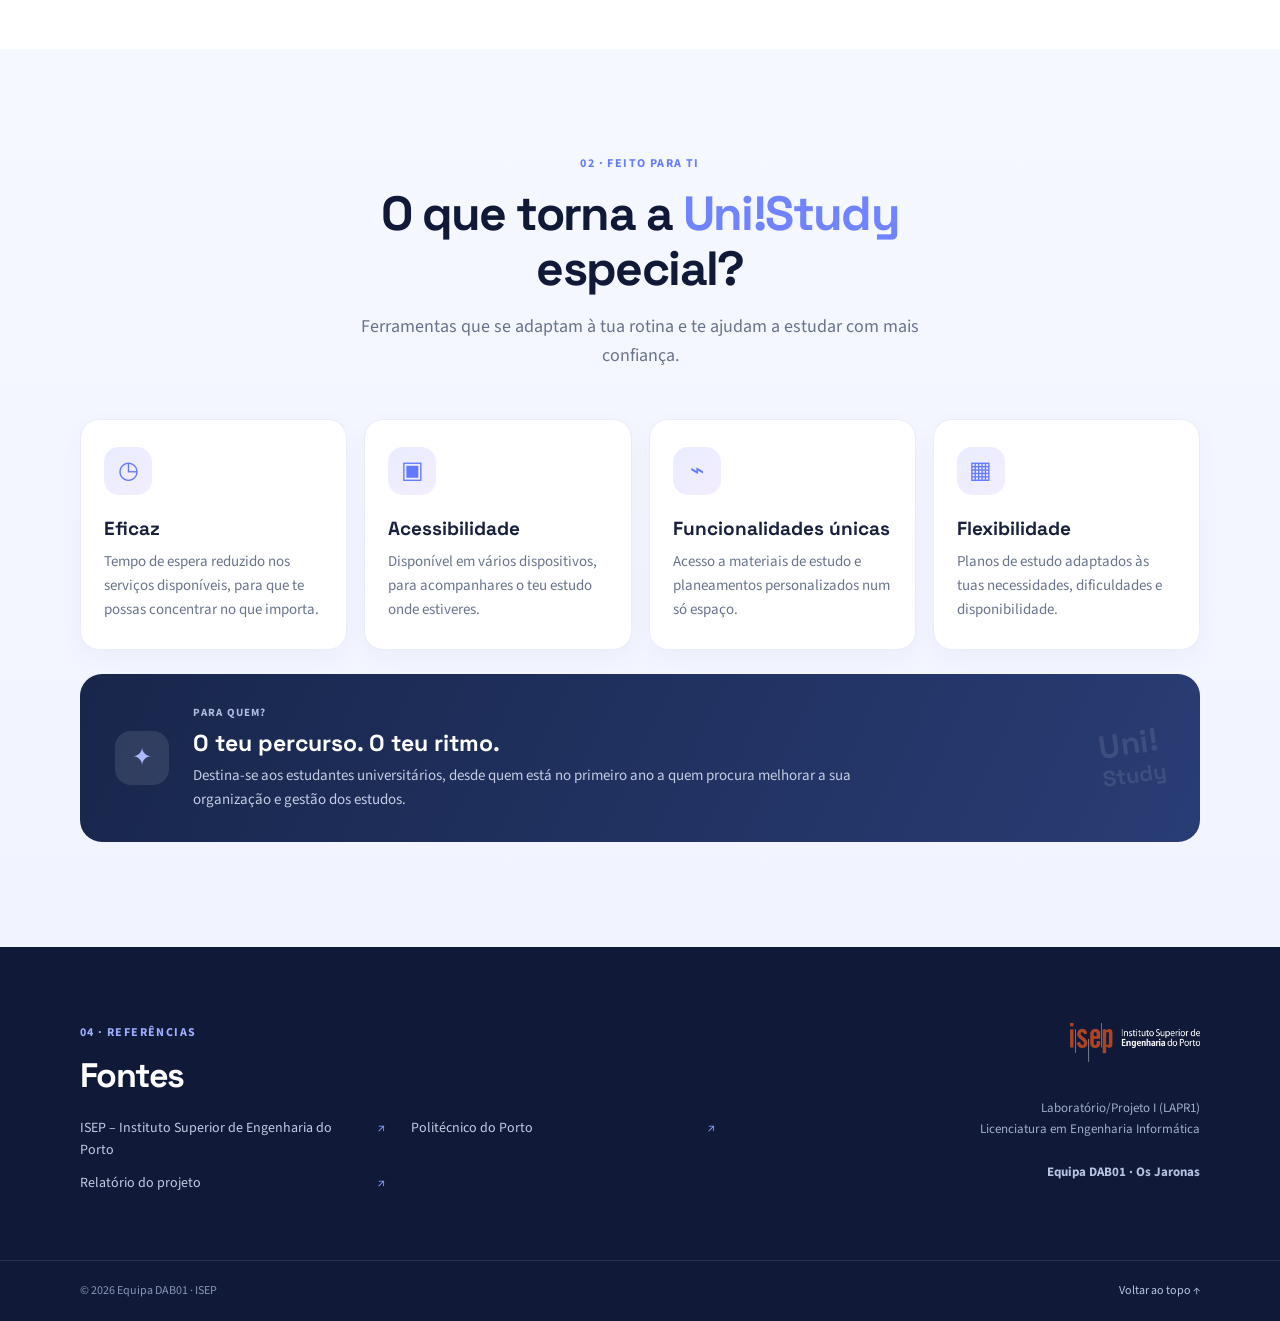
==== commit 6272df11: "Remove floating chips and fix footer tag Removed floating chips from the hero section and adjusted t" ====
--- a/index.html
+++ b/index.html
@@ -53,11 +53,9 @@
         </div>
         <div class="hero-art" aria-label="Ilustração da aplicação Uni!Study">
           <div class="art-orbit orbit-a"></div><div class="art-orbit orbit-b"></div>
-          <div class="floating-chip chip-top"><span class="chip-icon">✓</span> Plano organizado</div>
           <div class="hero-photo-card">
             <img src="images/imagem1.jpeg" alt="Imagem de estudo Uni!Study" width="380" height="340">
           </div>
-          <div class="floating-chip chip-bottom"><span class="chip-icon purple-chip">✦</span> O teu plano, à tua medida</div>
         </div>
       </div>
       <div class="hero-bottom"><div class="container hero-bottom-inner"><span>Uma solução pensada para os estudantes universitários</span><span class="scroll-hint">Explora o projeto <span aria-hidden="true">↓</span></span></div></div>
@@ -72,7 +70,7 @@
           <article class="info-card services-card"><div class="card-icon icon-teal">▦</div><p class="card-label">Os serviços</p><h3>Tudo num só lugar</h3><ul><li>Materiais de estudo: resumos, testes e exames de anos anteriores.</li><li>Calendário de avaliações e planos de estudo com sessões.</li><li>Estatísticas de estudo e acompanhamento do progresso.</li></ul></article>
         </div>
         <div style="margin-top: 28px;">
-          <a class="button button-primary" href="porque.html" style="border: 1px solid var(--line);">Porque criámos isto? <span aria-hidden="true">→</span></a>
+          <a class="button button-primary" href="porque.html">Porque criámos isto? <span aria-hidden="true">→</span></a>
         </div>
       </div>
     </section>
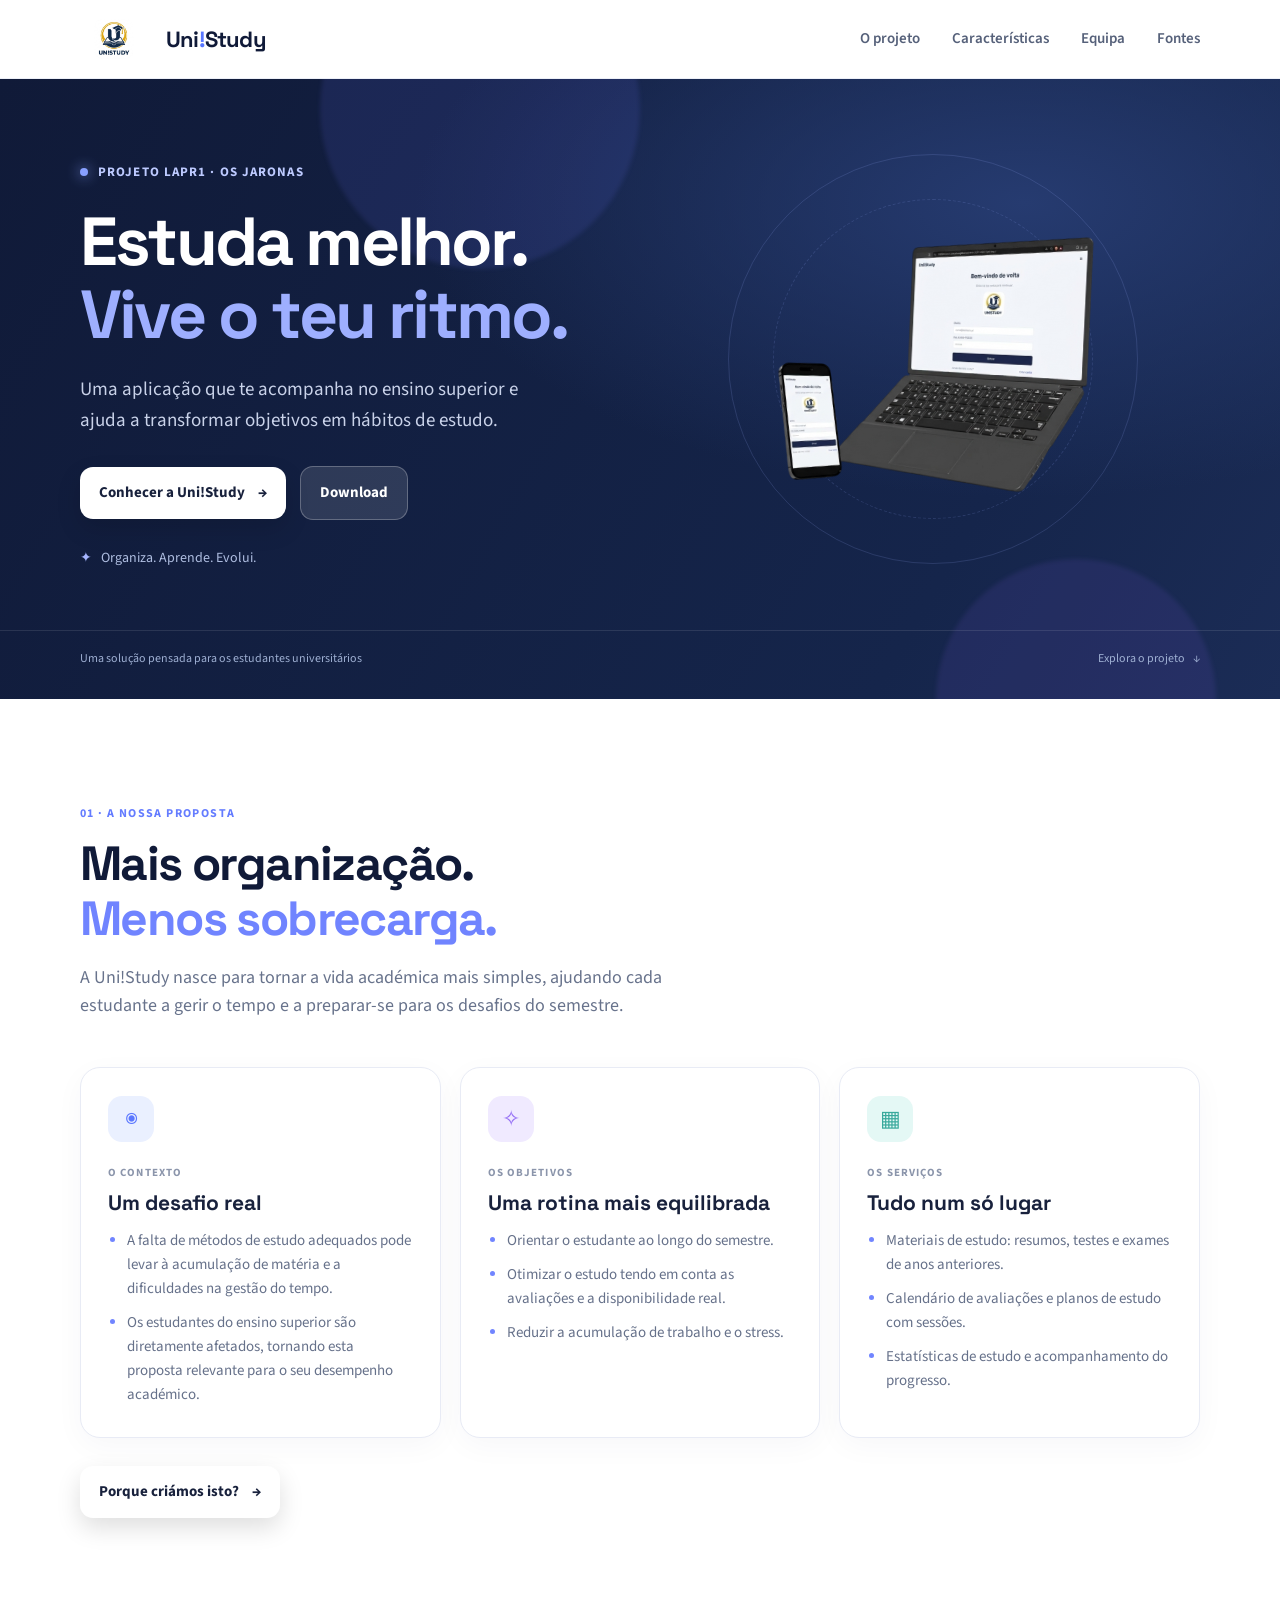
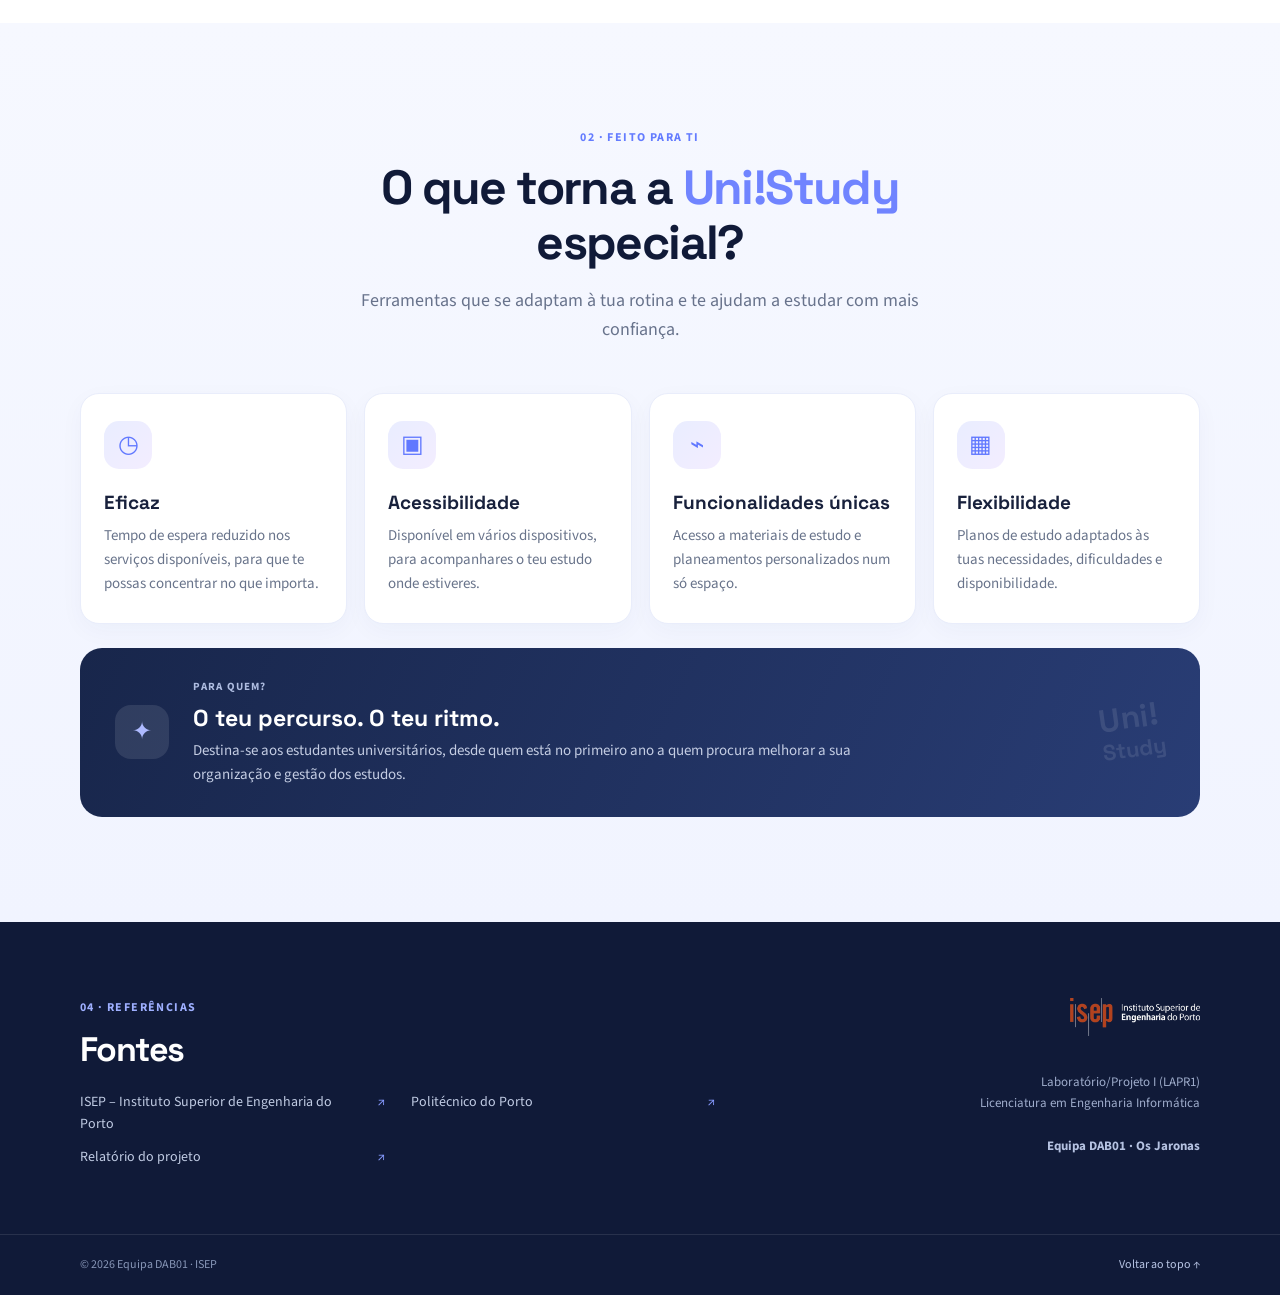
==== commit 4a0627e6: "Update download options in index.html Removed store buttons for App Store and Google Play, added a d" ====
--- a/index.html
+++ b/index.html
@@ -38,16 +38,7 @@
           <p class="hero-description">Uma aplicação que te acompanha no ensino superior e ajuda a transformar objetivos em hábitos de estudo.</p>
           <div class="hero-actions">
             <a class="button button-primary" href="aplicacao.html">Conhecer a Uni!Study <span aria-hidden="true">→</span></a>
-            <div class="store-buttons">
-              <a class="store-badge" href="loja.html?store=appstore">
-                <span class="store-badge-sub">Download on the</span>
-                <span class="store-badge-title">App Store</span>
-              </a>
-              <a class="store-badge" href="loja.html?store=googleplay">
-                <span class="store-badge-sub">GET IT ON</span>
-                <span class="store-badge-title">Google Play</span>
-              </a>
-            </div>
+            <a class="button" href="download.html" style="background: rgba(255,255,255,0.12); color: #fff; border: 1px solid rgba(255,255,255,0.25);">Download</a>
           </div>
           <div class="hero-note"><span class="note-icon">✦</span> Organiza. Aprende. Evolui.</div>
         </div>
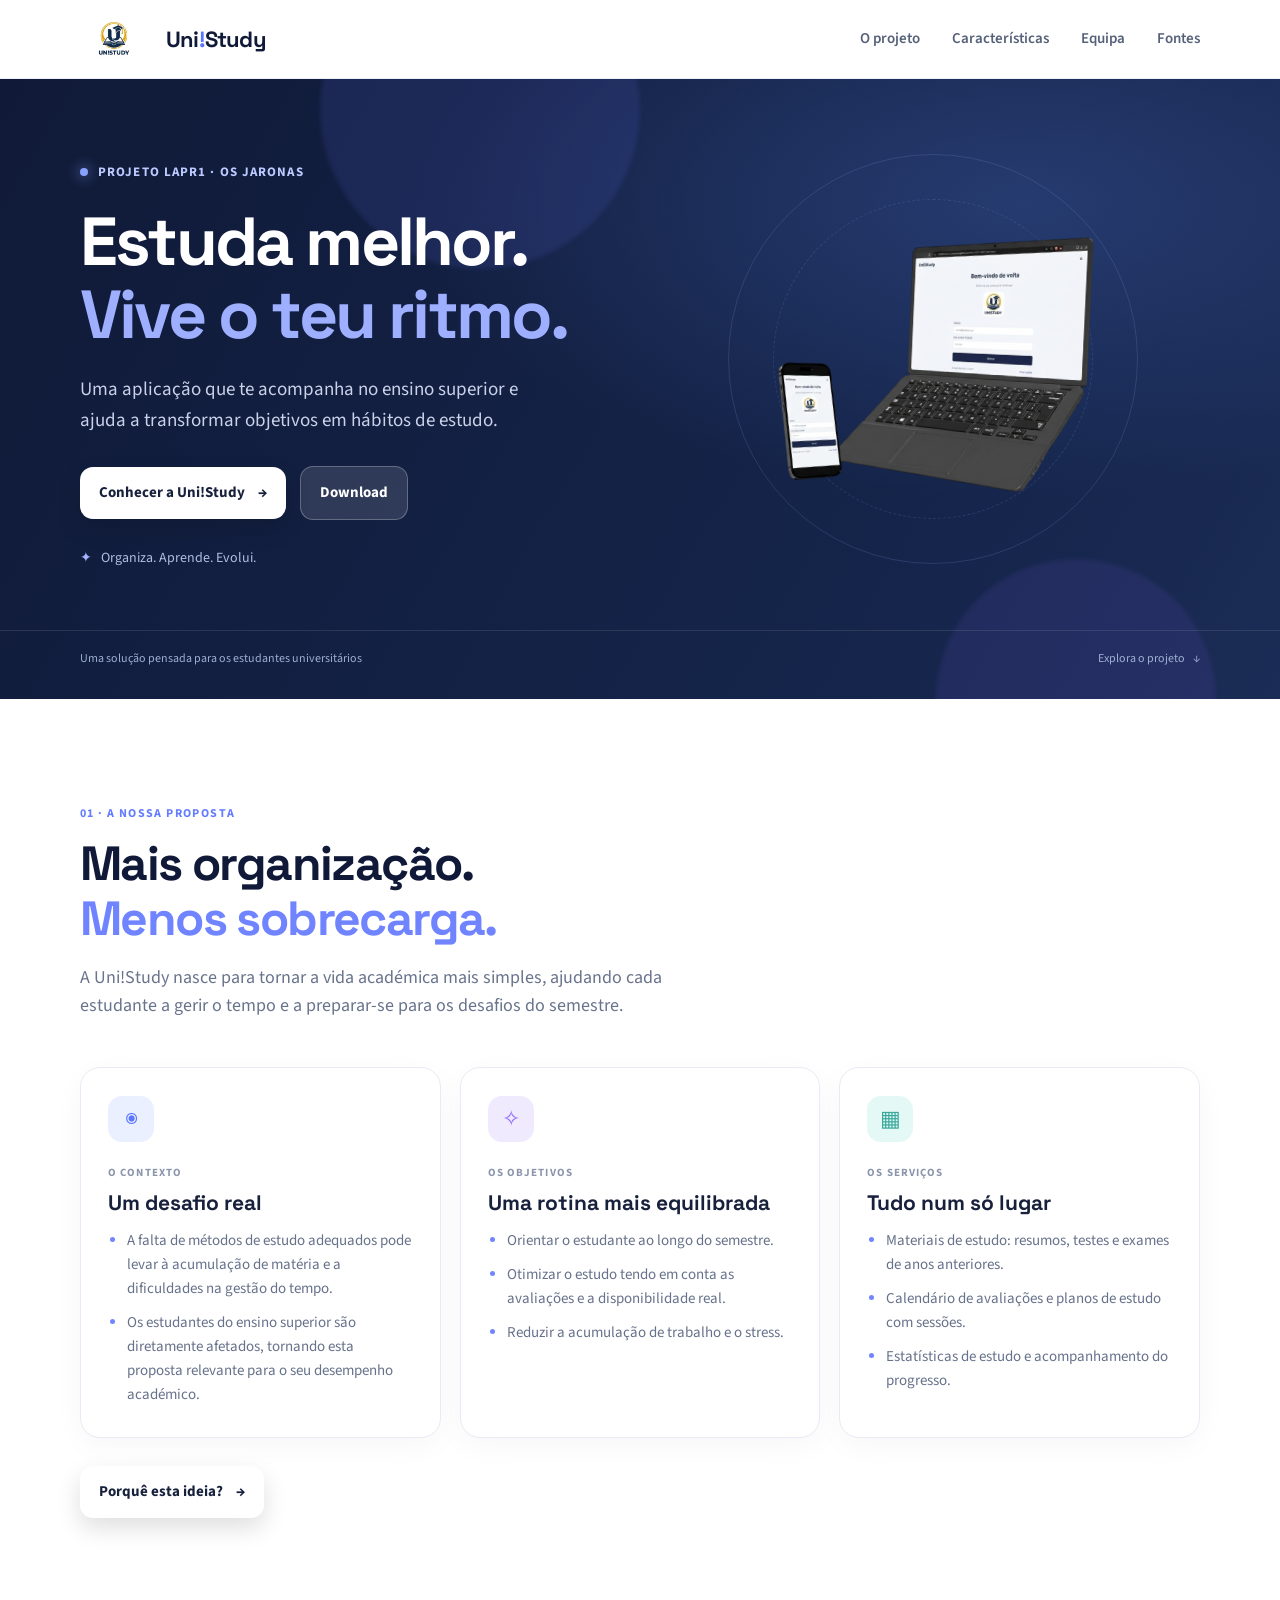
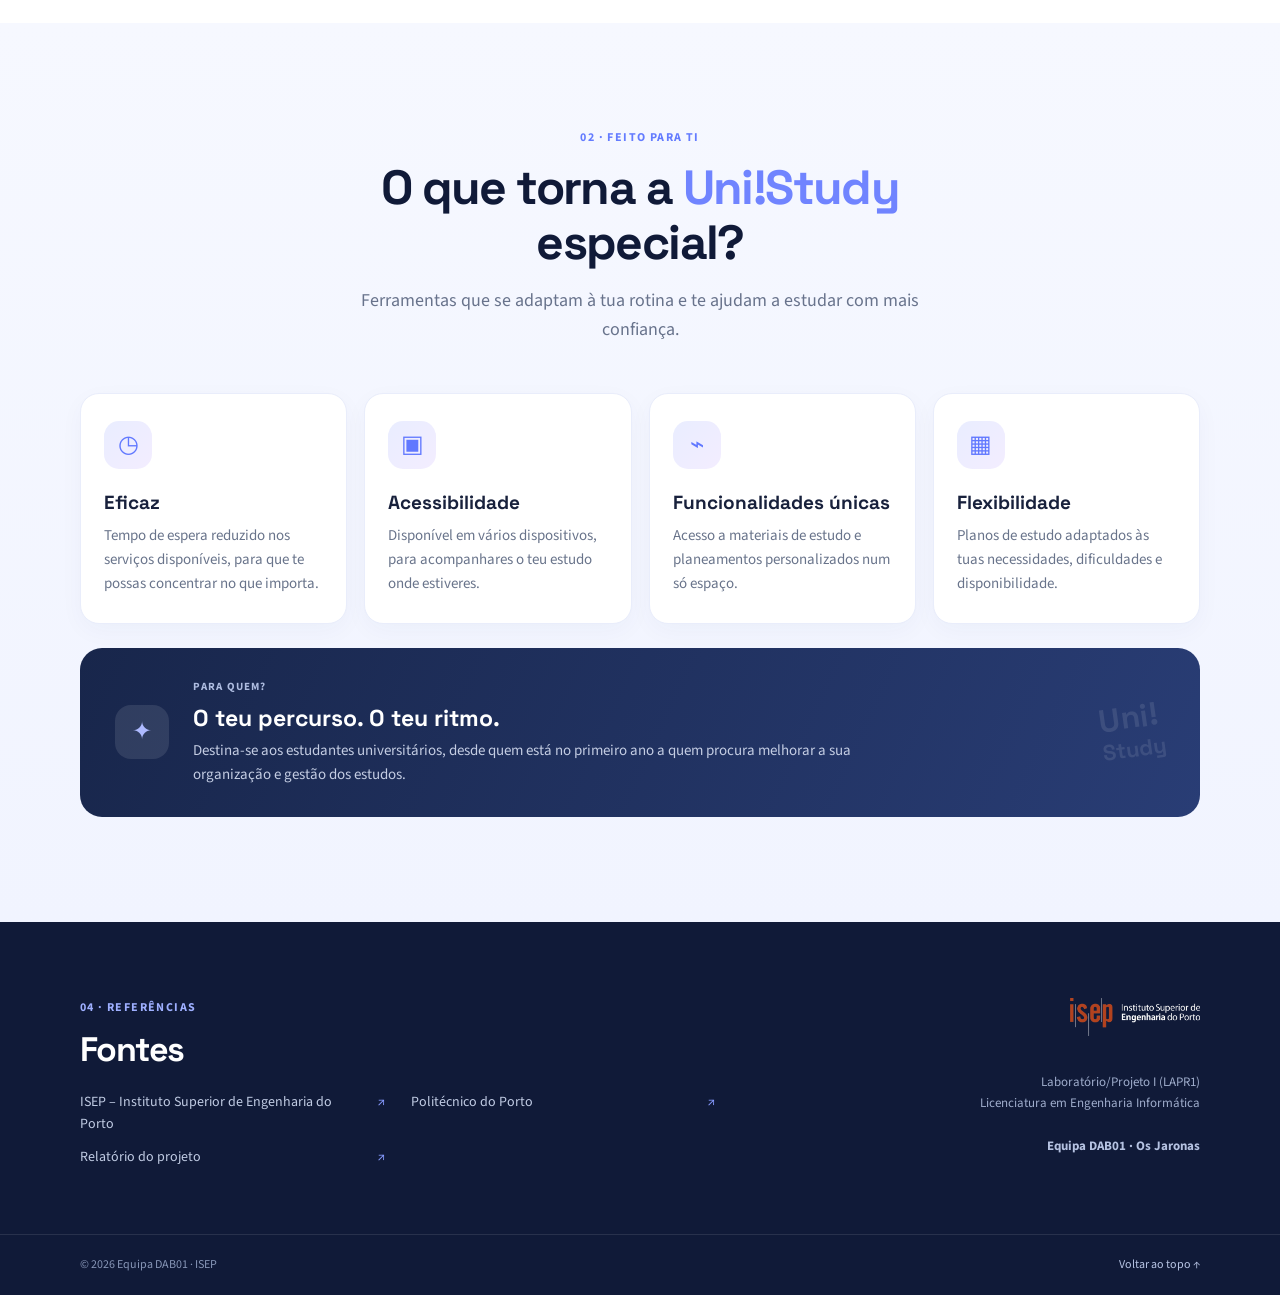
==== commit cb64d590: "Update button text for clarity" ====
--- a/index.html
+++ b/index.html
@@ -61,7 +61,7 @@
           <article class="info-card services-card"><div class="card-icon icon-teal">▦</div><p class="card-label">Os serviços</p><h3>Tudo num só lugar</h3><ul><li>Materiais de estudo: resumos, testes e exames de anos anteriores.</li><li>Calendário de avaliações e planos de estudo com sessões.</li><li>Estatísticas de estudo e acompanhamento do progresso.</li></ul></article>
         </div>
         <div style="margin-top: 28px;">
-          <a class="button button-primary" href="porque.html">Porque criámos isto? <span aria-hidden="true">→</span></a>
+          <a class="button button-primary" href="porque.html">Porquê esta ideia? <span aria-hidden="true">→</span></a>
         </div>
       </div>
     </section>
